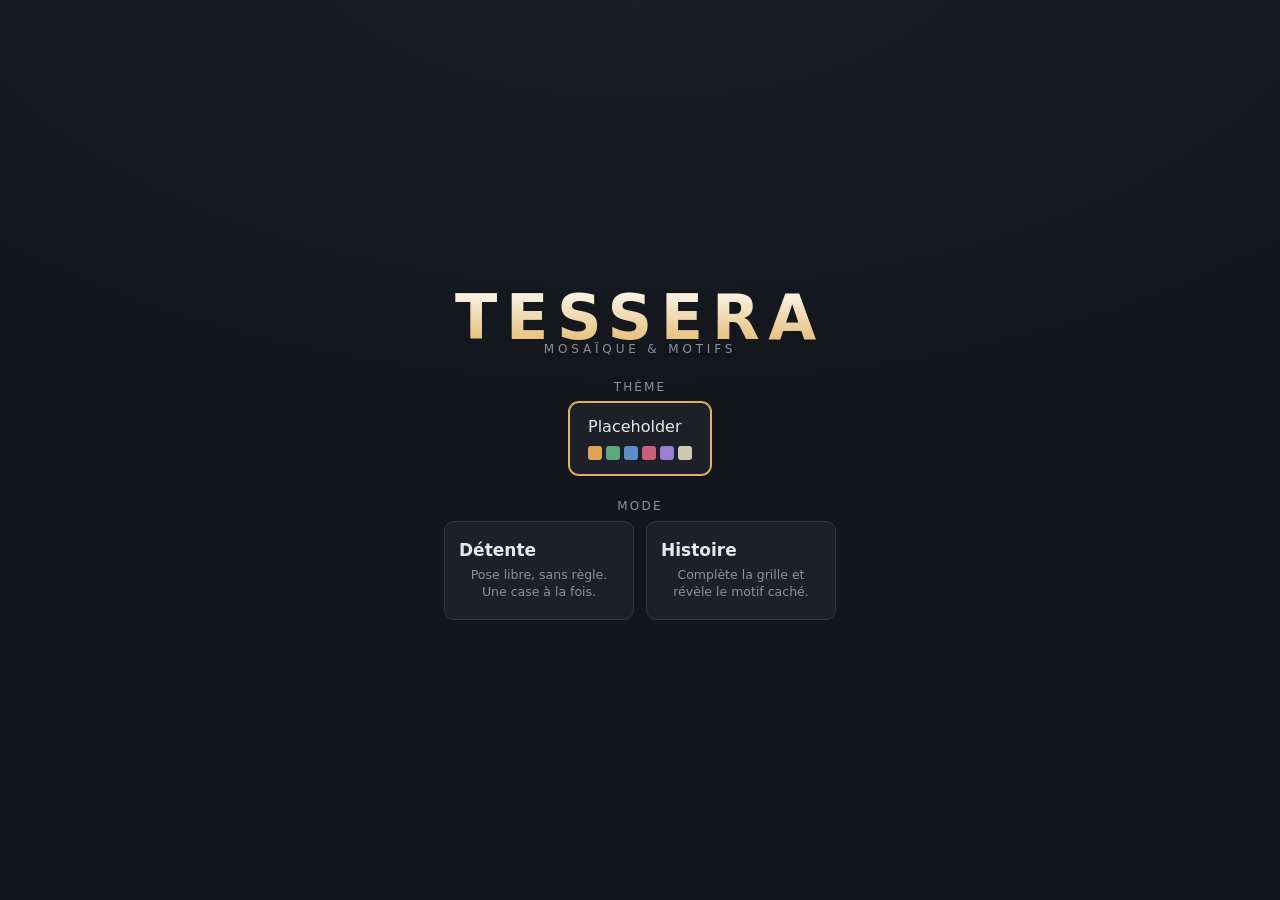
==== index.html @ 10e449e2 "Create index.html" ====
<!DOCTYPE html>
<html lang="fr">
<head>
<meta charset="utf-8">
<meta name="viewport" content="width=device-width, initial-scale=1, maximum-scale=1, user-scalable=no, viewport-fit=cover">
<title>Tessera</title>
<style>
  :root{
    --ink:#14161c; --surface:#1d2029; --surface-2:#252934;
    --line:#333845; --line-soft:#2a2f3a;
    --txt:#e6e8ee; --muted:#8b90a0;
    --eclat:#e0b35e; --marteau:#7fa8c9; --essence:#a98fd6;
    --ok:#5fa97f; --bad:#c8607a;
    --radius:10px; --shadow:0 6px 22px rgba(0,0,0,.45);
  }
  *{box-sizing:border-box}
  html,body{margin:0;height:100%}
  body{
    background:radial-gradient(120% 90% at 50% -10%,#1b1f29 0%,var(--ink) 60%);
    color:var(--txt); font-family:"Inter",system-ui,-apple-system,"Segoe UI",sans-serif;
    -webkit-tap-highlight-color:transparent; overscroll-behavior:none;
    display:flex; justify-content:center;
  }
  .app{width:100%;max-width:460px;height:100dvh;display:flex;flex-direction:column;
    padding:8px;gap:7px;overflow:hidden}
  .mono{font-variant-numeric:tabular-nums}
  h1,h2{margin:0;font-weight:650;letter-spacing:.02em}
  button{font:inherit;color:inherit;border:0;background:none;cursor:pointer}
  .hidden{display:none!important}

  /* Accueil */
  #home{flex:1;display:flex;flex-direction:column;justify-content:center;gap:24px;text-align:center}
  .brand{font-size:clamp(40px,14vw,62px);font-weight:750;letter-spacing:.14em;
    background:linear-gradient(180deg,#fff,var(--eclat));-webkit-background-clip:text;background-clip:text;color:transparent}
  .brand-sub{color:var(--muted);letter-spacing:.32em;font-size:12px;text-transform:uppercase;margin-top:-12px}
  .card-label{color:var(--muted);font-size:12px;letter-spacing:.18em;text-transform:uppercase;margin-bottom:8px}
  .themes{display:flex;gap:10px;justify-content:center;flex-wrap:wrap}
  .theme-card{background:var(--surface);border:1px solid var(--line);border-radius:var(--radius);
    padding:14px 18px;display:flex;flex-direction:column;gap:10px;min-width:140px}
  .theme-card[aria-pressed="true"]{border-color:var(--eclat);box-shadow:0 0 0 1px var(--eclat)}
  .swatches{display:flex;gap:4px;justify-content:center}
  .swatches i{width:14px;height:14px;border-radius:3px;display:block}
  .modes{display:flex;gap:12px;justify-content:center}
  .mode-btn{flex:1;max-width:190px;background:var(--surface);border:1px solid var(--line);border-radius:var(--radius);
    padding:18px 14px;display:flex;flex-direction:column;gap:6px;transition:.15s}
  .mode-btn:active{transform:scale(.98)}
  .mode-btn:hover{border-color:var(--marteau)}
  .mode-btn b{font-size:17px}
  .mode-btn span{color:var(--muted);font-size:12.5px;line-height:1.4}

  /* Jeu */
  #game{flex:1;display:flex;flex-direction:column;gap:7px;min-height:0}
  .topbar{display:flex;align-items:center;gap:10px;flex:0 0 auto}
  .back{padding:5px 9px;border:1px solid var(--line);border-radius:8px;color:var(--muted);font-size:13px}
  .topbar .title{font-weight:700;letter-spacing:.12em;font-size:15px}
  .topbar .mode-tag{margin-left:auto;color:var(--muted);font-size:11px;letter-spacing:.14em;text-transform:uppercase}

  .board-wrap{flex:1 1 auto;min-height:0;display:flex;align-items:center;justify-content:center}
  .grid{height:100%;max-width:100%;display:grid;gap:4px;background:var(--surface);padding:4px;
    border:1px solid var(--line);border-radius:var(--radius);box-shadow:var(--shadow);touch-action:none}
  .cell{position:relative;border-radius:6px;background:var(--line-soft);
    display:flex;align-items:center;justify-content:center;color:rgba(255,255,255,.5);
    user-select:none;transition:transform .08s, box-shadow .12s}
  .cell.filled{box-shadow:inset 0 0 0 1px rgba(255,255,255,.08)}
  .cell .label{pointer-events:none;font-weight:600;mix-blend-mode:overlay;font-size:clamp(9px,2.4vw,13px)}
  .cell.ghost{outline:2px dashed var(--eclat);outline-offset:-3px;background:rgba(224,179,94,.12)}
  .cell.ghost-bad{outline:2px dashed var(--bad);outline-offset:-3px}
  .cell.smash.filled:active{box-shadow:inset 0 0 0 2px var(--marteau)}
  .cell.pop{animation:pop .26s ease}
  @keyframes pop{0%{transform:scale(.7);filter:brightness(1.6)}60%{transform:scale(1.06)}100%{transform:scale(1)}}
  .cell.hintglow{outline:2px solid var(--essence);outline-offset:-3px;animation:hintp 1.1s ease-in-out infinite}
  @keyframes hintp{50%{outline-color:rgba(169,143,214,.35)}}

  /* Ressources */
  .resbar{flex:0 0 auto;background:var(--surface);border:1px solid var(--line);border-radius:var(--radius);
    padding:7px 9px;display:flex;gap:10px;align-items:center;justify-content:space-between}
  .res{display:flex;align-items:center;gap:5px;min-width:0}
  .res .ico{font-size:13px}
  .res .cubes{display:flex;gap:2px;flex-wrap:nowrap;overflow:hidden;max-width:120px}
  .res .cube{width:9px;height:9px;border-radius:2px;background:var(--line-soft);border:1px solid var(--line);flex:0 0 auto}
  .res .cube.on{background:var(--eclat);border-color:var(--eclat)}
  .res.mk .cube.on{background:var(--marteau);border-color:var(--marteau)}
  .res.es .cube.on{background:var(--essence);border-color:var(--essence)}
  .res .val{font-weight:700;font-size:13px;min-width:14px;text-align:right}

  /* Atelier */
  .atelier{flex:0 0 auto;background:var(--surface);border:1px solid var(--line);border-radius:var(--radius);padding:8px}
  .atelier .head{display:flex;align-items:center;justify-content:space-between;margin-bottom:7px}
  .atelier .head .t{color:var(--muted);font-size:10.5px;letter-spacing:.12em;text-transform:uppercase}
  .slots{display:flex;gap:8px;justify-content:center}
  .slot{flex:1;background:var(--surface-2);border:1px solid var(--line);border-radius:8px;
    height:60px;display:flex;align-items:center;justify-content:center;padding:5px;
    touch-action:none;transition:border-color .12s, box-shadow .12s}
  .slot[aria-pressed="true"]{border-color:var(--eclat);box-shadow:0 0 0 1px var(--eclat)}
  .slot.dragging{opacity:.45}
  .slot .mini{display:grid;gap:2px;pointer-events:none}
  .slot .mini i{width:11px;height:11px;border-radius:2px;display:block}
  .actions{display:flex;gap:5px;margin-top:8px}
  .act{flex:1;min-width:0;background:var(--surface-2);border:1px solid var(--line);border-radius:8px;
    padding:6px 3px;display:flex;flex-direction:column;gap:2px;align-items:center;transition:.12s}
  .act:enabled:active{transform:scale(.96)}
  .act:disabled{opacity:.36}
  .act b{font-size:12px;white-space:nowrap}
  .act .cost{color:var(--muted);font-size:9.5px;letter-spacing:.02em;white-space:nowrap}
  .act.smashon{border-color:var(--marteau);box-shadow:0 0 0 1px var(--marteau)}

  .palette{display:flex;gap:8px;justify-content:center;flex-wrap:wrap}
  .pal{width:34px;height:34px;border-radius:7px;border:2px solid transparent;transition:.12s}
  .pal[aria-pressed="true"]{border-color:#fff;transform:scale(1.08)}

  .status{flex:0 0 auto;min-height:16px;text-align:center;color:var(--muted);font-size:12.5px;line-height:1.3}

  /* Aperçu de glisser */
  #drag-preview{position:fixed;left:0;top:0;z-index:60;pointer-events:none;display:grid;
    filter:drop-shadow(0 8px 14px rgba(0,0,0,.55));opacity:.92}
  #drag-preview i{border-radius:5px;display:block}

  /* Voiles */
  .veil{position:fixed;inset:0;background:rgba(10,11,15,.78);backdrop-filter:blur(4px);
    display:flex;align-items:center;justify-content:center;padding:18px;z-index:30}
  .panel{background:var(--surface);border:1px solid var(--line);border-radius:14px;padding:20px;
    max-width:400px;width:100%;box-shadow:var(--shadow);text-align:center}
  .panel h2{font-size:19px;margin-bottom:6px}
  .panel .art{height:120px;border-radius:10px;margin:13px 0;
    background:repeating-linear-gradient(45deg,#222631 0 10px,#272c38 10px 20px);
    display:flex;align-items:center;justify-content:center;color:var(--muted);font-size:12px;letter-spacing:.1em}
  .panel p{color:var(--muted);line-height:1.5;font-size:14px}
  .panel .row{display:flex;gap:10px;margin-top:16px}
  .btn{flex:1;padding:11px;border-radius:9px;background:var(--surface-2);border:1px solid var(--line);font-weight:600}
  .btn.primary{background:var(--eclat);color:#1a160a;border-color:var(--eclat)}
  .btn:disabled{opacity:.4}

  /* Éditeur de tesselle */
  .editor{display:grid;gap:4px;justify-content:center;margin:12px 0 6px}
  .ecell{width:32px;height:32px;border-radius:5px;background:var(--surface-2);border:1px solid var(--line);transition:.1s}
  .ecell.void{opacity:.1;pointer-events:none}
  .ecell.lock{box-shadow:inset 0 0 0 1px rgba(255,255,255,.12)}
  .picker-hint{color:var(--muted);font-size:12px;margin-bottom:6px}
  .picker{display:flex;gap:8px;justify-content:center;flex-wrap:wrap;margin:4px 0 2px}
  .pk{position:relative;width:30px;height:30px;border-radius:7px;border:2px solid transparent}
  .pk[aria-pressed="true"]{border-color:#fff}
  .pk:disabled{opacity:.25;cursor:not-allowed}
  .pk b{position:absolute;right:-4px;bottom:-6px;font-size:9px;font-weight:700;
    background:#0009;color:#fff;border-radius:7px;padding:0 4px;min-width:13px;line-height:14px}
  .edit-cost{color:var(--muted);font-size:12px;margin-top:8px}
</style>
</head>
<body>
<div class="app">

  <!-- ACCUEIL -->
  <section id="home">
    <div>
      <div class="brand">TESSERA</div>
      <div class="brand-sub">mosaïque &amp; motifs</div>
    </div>
    <div>
      <div class="card-label">Thème</div>
      <div class="themes" id="themes"></div>
    </div>
    <div>
      <div class="card-label">Mode</div>
      <div class="modes">
        <button class="mode-btn" data-mode="detente"><b>Détente</b><span>Pose libre, sans règle. Une case à la fois.</span></button>
        <button class="mode-btn" data-mode="histoire"><b>Histoire</b><span>Complète la grille et révèle le motif caché.</span></button>
      </div>
    </div>
  </section>

  <!-- JEU -->
  <section id="game" class="hidden">
    <div class="topbar">
      <button class="back" id="backBtn">‹ Accueil</button>
      <span class="title">TESSERA</span>
      <span class="mode-tag" id="modeTag"></span>
    </div>

    <div class="board-wrap"><div class="grid" id="grid"></div></div>

    <div class="resbar" id="resbar">
      <div class="res"><span class="ico">✦</span><span class="cubes" id="cubesE"></span><span class="val mono" id="valE">0</span></div>
      <div class="res mk"><span class="ico">🔨</span><span class="cubes" id="cubesC"></span><span class="val mono" id="valC">0</span></div>
      <div class="res es"><span class="ico">❖</span><span class="cubes" id="cubesS"></span><span class="val mono" id="valS">0</span></div>
    </div>

    <div class="atelier" id="atelier">
      <div class="head"><span class="t">Atelier</span><span class="t">glisse pour poser · touche pour pivoter</span></div>
      <div class="slots" id="slots"></div>
      <div class="actions" id="actions">
        <button class="act" id="smashBtn"><b>🔨</b><span class="cost">1🔨→✦</span></button>
        <button class="act" id="convBtn"><b>❖</b><span class="cost">2✦→❖</span></button>
        <button class="act" id="rerollBtn"><b>↻</b><span class="cost">1🔨</span></button>
        <button class="act" id="modBtn"><b>✎</b><span class="cost">recolore</span></button>
        <button class="act" id="createBtn"><b>＋</b><span class="cost">1❖+✦</span></button>
      </div>
    </div>

    <div class="atelier hidden" id="paletteWrap">
      <div class="head"><span class="t">Couleur</span><span class="t">pose libre</span></div>
      <div class="palette" id="palette"></div>
    </div>

    <div class="status" id="status"></div>
  </section>
</div>

<!-- Voile Histoire -->
<div class="veil hidden" id="storyVeil">
  <div class="panel">
    <h2 id="storyTitle"></h2>
    <div class="art" id="storyArt">[ illustration à venir ]</div>
    <p id="storyText"></p>
    <div class="row"><button class="btn primary" id="storyNext">Continuer</button></div>
  </div>
</div>

<!-- Voile Éditeur -->
<div class="veil hidden" id="editVeil">
  <div class="panel">
    <h2 id="editTitle">Modifier la tesselle</h2>
    <div class="picker-hint" id="pkHint"></div>
    <div class="editor" id="editor"></div>
    <div class="picker" id="picker"></div>
    <div class="edit-cost" id="editCost"></div>
    <div class="row">
      <button class="btn" id="editCancel">Annuler</button>
      <button class="btn primary" id="editOk">Valider</button>
    </div>
  </div>
</div>

<script>
"use strict";
/* =====================================================================
   TESSERA — POC pilotée par THEME.
   motifs = teintes. tesselles = pièces posées. éclats = peinture colorée
   (1 éclat de la couleur de la case détruite). essence = créer une tesselle.
   ===================================================================== */
const THEME = {
  id:"poc", name:"Placeholder",
  grid:{ cols:5, rows:7 },

  motifs:[
    { id:0, name:"Ambre",  color:"#e0a458" },
    { id:1, name:"Jade",   color:"#5fa97f" },
    { id:2, name:"Azur",   color:"#5b8fc9" },
    { id:3, name:"Grenat", color:"#c8607a" },
    { id:4, name:"Iris",   color:"#9b7fd0" },
    { id:5, name:"Lin",    color:"#cfc9b4" },
  ],

  shapes:[
    { id:"mono",   cells:[[0,0]] },
    { id:"domino", cells:[[0,0],[0,1]] },
    { id:"triI",   cells:[[0,0],[0,1],[0,2]] },
    { id:"triL",   cells:[[0,0],[1,0],[1,1]] },
    { id:"square", cells:[[0,0],[0,1],[1,0],[1,1]] },
    { id:"tT",     cells:[[0,0],[0,1],[0,2],[1,1]] },
    { id:"tL",     cells:[[0,0],[1,0],[2,0],[2,1]] },
    { id:"tS",     cells:[[0,1],[0,2],[1,0],[1,1]] },
  ],

  rules:{
    costs:{ reroll:{ charges:1 }, create:{ essence:1 } },   // modifier : coût = éclats peints
    essenceFromEclats:2, slots:3, cubesShown:8,
  },

  story:[
    { pattern:{type:"rowMono"},
      unlock:{ title:"I · La première ligne",
        text:"Une rangée d'une seule teinte traverse la mosaïque. Le mur se souvient de la lumière qui le frappait au matin." } },
    { pattern:{type:"block2"},
      unlock:{ title:"II · Le carré",
        text:"Quatre tesselles identiques se rejoignent. Un fragment d'image affleure : une fenêtre, peut-être." } },
    { pattern:{type:"colMono"},
      unlock:{ title:"III · La colonne",
        text:"Une colonne entière s'accorde. La paroi descend vers une porte que personne n'avait remarquée." } },
    { pattern:{type:"diag3"},
      unlock:{ title:"IV · L'oblique",
        text:"Trois éclats d'une même couleur tracent une diagonale. La mosaïque pointe vers la suite." } },
  ],
};

const MOTIF = id => THEME.motifs[id];
const COLS = THEME.grid.cols, ROWS = THEME.grid.rows, NM = THEME.motifs.length;
const rnd = n => Math.floor(Math.random()*n);
const rndMotif = () => rnd(NM);

/* ---------- patterns ---------- */
const PATTERNS = {
  rowMono(g){ for(let r=0;r<ROWS;r++){ const m=g[r][0]; if(m==null) continue;
    if(g[r].every(c=>c===m)) return g[r].map((_,c)=>[r,c]); } return null; },
  colMono(g){ for(let c=0;c<COLS;c++){ const m=g[0][c]; if(m==null) continue;
    let ok=true; for(let r=0;r<ROWS;r++) if(g[r][c]!==m){ok=false;break;}
    if(ok){ const a=[]; for(let r=0;r<ROWS;r++) a.push([r,c]); return a; } } return null; },
  block2(g){ for(let r=0;r<ROWS-1;r++) for(let c=0;c<COLS-1;c++){ const m=g[r][c];
    if(m!=null && g[r][c+1]===m && g[r+1][c]===m && g[r+1][c+1]===m)
      return [[r,c],[r,c+1],[r+1,c],[r+1,c+1]]; } return null; },
  diag3(g){
    for(let r=0;r<ROWS-2;r++) for(let c=0;c<COLS-2;c++){ const m=g[r][c];
      if(m!=null && g[r+1][c+1]===m && g[r+2][c+2]===m) return [[r,c],[r+1,c+1],[r+2,c+2]]; }
    for(let r=0;r<ROWS-2;r++) for(let c=2;c<COLS;c++){ const m=g[r][c];
      if(m!=null && g[r+1][c-1]===m && g[r+2][c-2]===m) return [[r,c],[r+1,c-1],[r+2,c-2]]; }
    return null; },
};
const HINTS = {
  rowMono:["Cherche un alignement…","…une rangée entière.","…d'une seule et même teinte."],
  colMono:["Cherche un alignement…","…une colonne entière.","…d'une seule et même teinte."],
  block2: ["Cherche un regroupement…","…un bloc compact.","…un carré de 2×2 identique."],
  diag3:  ["Cherche une oblique…","…une diagonale.","…trois tesselles identiques en diagonale."],
};

/* ---------- état ---------- */
const S = {
  mode:null, grid:[], rowDone:[], colDone:[],
  eclats:[],            // éclats[m] = nombre d'éclats de la couleur m
  charges:0, essence:0,
  atelier:[], activeSlot:null,
  smash:false, palMotif:0,
  storyIdx:0, hintLevel:0,
  ghostCell:null,
};
let editorState=null;
let drag=null;

const $ = id => document.getElementById(id);
const gridEl=$("grid"), statusEl=$("status");
const totalEclats = () => S.eclats.reduce((a,b)=>a+b,0);

/* ---------- accueil ---------- */
function buildHome(){
  const tc=$("themes"); tc.innerHTML="";
  const card=document.createElement("button");
  card.className="theme-card"; card.setAttribute("aria-pressed","true");
  card.innerHTML=`<div>${THEME.name}</div><div class="swatches">${
    THEME.motifs.map(m=>`<i style="background:${m.color}"></i>`).join("")}</div>`;
  tc.appendChild(card);
}
document.querySelectorAll(".mode-btn").forEach(b=>b.addEventListener("click",()=>startGame(b.dataset.mode)));
$("backBtn").addEventListener("click",()=>{ $("game").classList.add("hidden"); $("home").classList.remove("hidden"); });

/* ---------- démarrage ---------- */
function startGame(mode){
  S.mode=mode;
  S.grid=Array.from({length:ROWS},()=>Array(COLS).fill(null));
  S.rowDone=Array(ROWS).fill(false); S.colDone=Array(COLS).fill(false);
  S.eclats=Array(NM).fill(0); S.charges=0; S.essence=0;
  S.activeSlot=null; S.smash=false; S.ghostCell=null;
  S.storyIdx=0; S.hintLevel=0;
  if(mode==="histoire") S.atelier=Array.from({length:THEME.rules.slots},()=>newPiece());

  $("home").classList.add("hidden"); $("game").classList.remove("hidden");
  $("modeTag").textContent = mode==="detente" ? "Détente" : "Histoire";
  $("atelier").classList.toggle("hidden", mode!=="histoire");
  $("resbar").classList.toggle("hidden", mode!=="histoire");
  $("paletteWrap").classList.toggle("hidden", mode!=="detente");

  buildGrid();
  if(mode==="detente"){ buildPalette(); setStatus("Choisis une couleur, puis touche une case."); }
  else { renderAtelier(); renderRes(); setStatus("Glisse une tesselle sur la grille."); }
}

/* ---------- grille ---------- */
function buildGrid(){
  gridEl.style.gridTemplateColumns=`repeat(${COLS},1fr)`;
  gridEl.style.gridTemplateRows=`repeat(${ROWS},1fr)`;
  gridEl.style.aspectRatio=`${COLS} / ${ROWS}`;
  gridEl.innerHTML="";
  for(let r=0;r<ROWS;r++) for(let c=0;c<COLS;c++){
    const d=document.createElement("div");
    d.className="cell"; d.dataset.r=r; d.dataset.c=c;
    d.addEventListener("click",()=>onCell(r,c));
    gridEl.appendChild(d);
  }
  paintGrid();
}
function cellEl(r,c){ return gridEl.children[r*COLS+c]; }
function paintCell(r,c){
  const el=cellEl(r,c), m=S.grid[r][c];
  el.classList.toggle("filled", m!=null);
  el.classList.toggle("smash", S.smash);
  if(m!=null){ el.style.background=MOTIF(m).color; el.innerHTML=`<span class="label">${MOTIF(m).name[0]}</span>`; }
  else { el.style.background=""; el.innerHTML=""; }
}
function paintGrid(){ for(let r=0;r<ROWS;r++) for(let c=0;c<COLS;c++) paintCell(r,c); }

function clearGhost(){ document.querySelectorAll(".cell.ghost,.cell.ghost-bad").forEach(e=>e.classList.remove("ghost","ghost-bad")); }
function paintGhost(){
  clearGhost();
  if(!drag || !drag.started || !S.ghostCell) return;
  const cells=oriented(drag.piece,drag.piece.rot).cells.map(([dr,dc])=>[S.ghostCell.r+dr,S.ghostCell.c+dc]);
  const ok=fits(cells);
  cells.forEach(([r,c])=>{ if(r>=0&&r<ROWS&&c>=0&&c<COLS) cellEl(r,c).classList.add(ok?"ghost":"ghost-bad"); });
}

/* ---------- pièces ---------- */
function newPiece(){
  const base=THEME.shapes[rnd(THEME.shapes.length)];
  return { cells:base.cells.map(c=>c.slice()), motifs:base.cells.map(()=>rndMotif()), rot:0 };
}
function oriented(piece,rot){
  let cells=piece.cells.map(c=>c.slice());
  for(let i=0;i<(rot%4+4)%4;i++) cells=cells.map(([r,c])=>[c,-r]);
  const minR=Math.min(...cells.map(c=>c[0])), minC=Math.min(...cells.map(c=>c[1]));
  cells=cells.map(([r,c])=>[r-minR,c-minC]);
  return { cells, motifs:piece.motifs.slice() };
}
function fits(cells){ return cells.every(([r,c])=> r>=0&&r<ROWS&&c>=0&&c<COLS && S.grid[r][c]==null); }

/* ---------- grille : détente + marteau ---------- */
function onCell(r,c){
  if(S.mode==="detente"){ S.grid[r][c]=S.palMotif; paintCell(r,c); pop(r,c); return; }
  if(S.smash){ smashAt(r,c); return; }
}
function pop(r,c){ const el=cellEl(r,c); el.classList.remove("pop"); void el.offsetWidth; el.classList.add("pop"); }

/* ---------- charges ---------- */
function awardCharges(){
  let got=0;
  for(let r=0;r<ROWS;r++) if(!S.rowDone[r] && S.grid[r].every(c=>c!=null)){ S.rowDone[r]=true; got++; }
  for(let c=0;c<COLS;c++){ if(S.colDone[c]) continue;
    let full=true; for(let r=0;r<ROWS;r++) if(S.grid[r][c]==null){full=false;break;}
    if(full){ S.colDone[c]=true; got++; } }
  if(got>0){ S.charges+=got; setStatus(`+${got} charge${got>1?"s":""} de marteau 🔨`); }
}

/* ---------- marteau : éclat de la couleur détruite ---------- */
function toggleSmash(){
  if(S.charges<1 && !S.smash){ setStatus("Pas de charge de marteau."); return; }
  S.smash=!S.smash; $("smashBtn").classList.toggle("smashon",S.smash);
  paintGrid(); setStatus(S.smash ? "Touche une case à détruire 🔨" : "");
}
function smashAt(r,c){
  const m=S.grid[r][c];
  if(m==null) return;
  if(S.charges<1){ setStatus("Pas de charge."); return; }
  S.charges--; S.eclats[m]++; S.grid[r][c]=null; paintCell(r,c); pop(r,c);
  S.smash=false; $("smashBtn").classList.remove("smashon"); paintGrid();
  renderRes(); setStatus(`Case brisée · +1 éclat ${MOTIF(m).name} ✦`);
}

/* =====================================================================
   ATELIER + GLISSER-DÉPOSER
   ===================================================================== */
function renderAtelier(){
  const sl=$("slots"); sl.innerHTML="";
  S.atelier.forEach((p,i)=>{
    const b=document.createElement("button");
    b.className="slot"; b.setAttribute("aria-pressed", String(S.activeSlot===i));
    b.appendChild(miniOf(p,11));
    b.addEventListener("pointerdown",e=>startDrag(e,i,b));
    sl.appendChild(b);
  });
  updateActions();
}
function miniOf(p,px){
  const o=oriented(p,p.rot);
  const maxC=Math.max(...o.cells.map(c=>c[1]))+1, maxR=Math.max(...o.cells.map(c=>c[0]))+1;
  const g=document.createElement("div"); g.className="mini";
  g.style.gridTemplateColumns=`repeat(${maxC},${px}px)`;
  const map={}; o.cells.forEach(([r,c],k)=>map[r+"_"+c]=o.motifs[k]);
  for(let r=0;r<maxR;r++) for(let c=0;c<maxC;c++){
    const i2=document.createElement("i"); const m=map[r+"_"+c];
    i2.style.background = m==null ? "transparent" : MOTIF(m).color; g.appendChild(i2);
  }
  return g;
}
function startDrag(e,i,el){
  if(!S.atelier[i]) return;
  if(S.smash) toggleSmash();
  S.activeSlot=i; updateActions();
  document.querySelectorAll(".slot").forEach((s,k)=>s.setAttribute("aria-pressed",String(k===i)));
  drag={ slot:i, piece:S.atelier[i], started:false, sx:e.clientX, sy:e.clientY, pid:e.pointerId, el };
  try{ el.setPointerCapture(e.pointerId); }catch(_){}
  el.addEventListener("pointermove",onDragMove);
  el.addEventListener("pointerup",onDragEnd);
  el.addEventListener("pointercancel",onDragEnd);
}
function onDragMove(e){
  if(!drag) return;
  const dx=e.clientX-drag.sx, dy=e.clientY-drag.sy;
  if(!drag.started){ if(Math.hypot(dx,dy)<8) return; drag.started=true; drag.el.classList.add("dragging"); buildPreview(); }
  e.preventDefault();
  movePreview(e.clientX,e.clientY);
  const cell=cellUnder(e.clientX,e.clientY);
  S.ghostCell = cell ? {r:cell.r,c:cell.c} : null;
  paintGhost();
}
function onDragEnd(){
  if(!drag) return;
  const el=drag.el;
  el.removeEventListener("pointermove",onDragMove);
  el.removeEventListener("pointerup",onDragEnd);
  el.removeEventListener("pointercancel",onDragEnd);
  try{ el.releasePointerCapture(drag.pid); }catch(_){}
  el.classList.remove("dragging");
  if(drag.started){
    if(S.ghostCell) dropTesselle(drag.slot, S.ghostCell.r, S.ghostCell.c);
    else setStatus("Lâchée hors de la grille.");
    removePreview(); S.ghostCell=null; clearGhost();
  } else { const p=S.atelier[drag.slot]; if(p){ p.rot=(p.rot+1)%4; renderAtelier(); } }
  drag=null;
}
function cellUnder(x,y){
  const t=document.elementFromPoint(x,y);
  if(t && t.classList.contains("cell")) return { r:+t.dataset.r, c:+t.dataset.c };
  return null;
}
function dropTesselle(slot,r,c){
  const piece=S.atelier[slot];
  const o=oriented(piece,piece.rot);
  const target=o.cells.map(([dr,dc])=>[r+dr,c+dc]);
  if(!fits(target)){ setStatus("La tesselle ne rentre pas ici."); return; }
  target.forEach(([rr,cc],k)=>{ S.grid[rr][cc]=o.motifs[k]; paintCell(rr,cc); pop(rr,cc); });
  S.atelier[slot]=newPiece();
  renderAtelier(); awardCharges(); renderRes(); checkGrid();
}
function buildPreview(){
  removePreview();
  const px=Math.max(18,Math.round(cellEl(0,0).getBoundingClientRect().width));
  const o=oriented(drag.piece,drag.piece.rot);
  const maxC=Math.max(...o.cells.map(c=>c[1]))+1, maxR=Math.max(...o.cells.map(c=>c[0]))+1;
  const wrap=document.createElement("div"); wrap.id="drag-preview";
  wrap.style.gridTemplateColumns=`repeat(${maxC},${px}px)`;
  wrap.style.gridTemplateRows=`repeat(${maxR},${px}px)`; wrap.style.gap="4px";
  const map={}; o.cells.forEach(([r,c],k)=>map[r+"_"+c]=o.motifs[k]);
  for(let r=0;r<maxR;r++) for(let c=0;c<maxC;c++){
    const i=document.createElement("i");
    if(map[r+"_"+c]==null){ i.style.background="transparent"; }
    else { i.style.background=MOTIF(map[r+"_"+c]).color; i.style.width=px+"px"; i.style.height=px+"px"; }
    wrap.appendChild(i);
  }
  drag.px=px; document.body.appendChild(wrap);
}
function movePreview(x,y){ const w=$("drag-preview"); if(!w) return; const h=(drag.px||24)/2; w.style.transform=`translate(${x-h}px, ${y-h}px)`; }
function removePreview(){ const w=$("drag-preview"); if(w) w.remove(); }

/* ---------- actions atelier ---------- */
function spendTwoEclats(){
  for(let i=0;i<2;i++){ let best=-1;
    S.eclats.forEach((n,m)=>{ if(n>0 && (best<0||n>S.eclats[best])) best=m; });
    if(best>=0) S.eclats[best]--;
  }
}
function updateActions(){
  $("smashBtn").disabled  = S.charges<1;
  $("convBtn").disabled   = totalEclats() < THEME.rules.essenceFromEclats;
  $("rerollBtn").disabled = !(S.activeSlot!=null && S.charges>=THEME.rules.costs.reroll.charges);
  $("modBtn").disabled    = !(S.activeSlot!=null && totalEclats()>0);
  $("createBtn").disabled = !(S.essence>=THEME.rules.costs.create.essence && totalEclats()>0);
}
$("smashBtn").addEventListener("click",toggleSmash);
$("convBtn").addEventListener("click",()=>{
  if(totalEclats()<THEME.rules.essenceFromEclats) return;
  spendTwoEclats(); S.essence++;
  renderRes(); setStatus("+1 essence ❖");
});
$("rerollBtn").addEventListener("click",()=>{
  if(S.activeSlot==null || S.charges<THEME.rules.costs.reroll.charges) return;
  S.charges-=THEME.rules.costs.reroll.charges; S.atelier[S.activeSlot]=newPiece();
  renderAtelier(); renderRes(); setStatus("Tesselle refaite ↻");
});
$("modBtn").addEventListener("click",()=>{
  if(S.activeSlot==null || totalEclats()<=0) return;
  openEditor("modify", S.atelier[S.activeSlot]);
});
$("createBtn").addEventListener("click",()=>{
  if(S.essence<THEME.rules.costs.create.essence || totalEclats()<=0) return;
  openEditor("create", null);
});

/* =====================================================================
   ÉDITEUR DE TESSELLE
   - les éclats sont la peinture : chaque case colorée = 1 éclat de sa couleur.
   - modify : forme verrouillée (la tesselle active), tu recolores ses cases.
   - create : 1 essence + tu dessines forme & couleurs librement.
   ===================================================================== */
const ED=4;
function openEditor(kind,piece){
  const locked = kind==="modify";
  const shapeMask=Array.from({length:ED},()=>Array(ED).fill(!locked)); // create: toutes utilisables
  const cells=Array.from({length:ED},()=>Array(ED).fill(null));
  if(locked && piece){
    shapeMask.forEach(row=>row.fill(false));
    oriented(piece,piece.rot).cells.forEach(([r,c])=>{ if(r<ED&&c<ED) shapeMask[r][c]=true; });
  }
  editorState={ kind, locked, shapeMask, cells, color:firstAvailColor() };
  $("editTitle").textContent = locked ? "Recolorer la tesselle" : "Créer une tesselle";
  $("pkHint").textContent = locked
    ? "Peins chaque case avec tes éclats (1 case = 1 éclat de cette couleur)."
    : "1 essence ❖ + 1 éclat par case. Touche pour peindre / effacer.";
  renderEditor();
  $("editVeil").classList.remove("hidden");
}
function firstAvailColor(){ for(let m=0;m<NM;m++) if(S.eclats[m]>0) return m; return 0; }
function usedInEditor(m){
  let n=0; editorState.cells.forEach(row=>row.forEach(v=>{ if(v===m) n++; })); return n;
}
function availOf(m){ return S.eclats[m]-usedInEditor(m); }
function renderEditor(){
  const ed=$("editor"); ed.style.gridTemplateColumns=`repeat(${ED},32px)`; ed.innerHTML="";
  for(let r=0;r<ED;r++) for(let c=0;c<ED;c++){
    const b=document.createElement("button"); b.className="ecell";
    const usable=editorState.shapeMask[r][c];
    if(!usable){ b.classList.add("void"); }
    else{
      if(editorState.locked) b.classList.add("lock");
      const v=editorState.cells[r][c];
      if(v!=null) b.style.background=MOTIF(v).color;
      b.addEventListener("click",()=>paintEditorCell(r,c));
    }
    ed.appendChild(b);
  }
  // palette avec compteur d'éclats restants
  const pk=$("picker"); pk.innerHTML="";
  THEME.motifs.forEach(m=>{
    const b=document.createElement("button"); b.className="pk"; b.style.background=m.color;
    b.setAttribute("aria-pressed",String(m.id===editorState.color));
    b.disabled = S.eclats[m.id]===0;
    b.innerHTML=`<b>${availOf(m.id)}</b>`;
    b.addEventListener("click",()=>{ if(b.disabled) return; editorState.color=m.id; renderEditor(); });
    pk.appendChild(b);
  });
  // coût & validité
  const need=editorCost();
  const filled=need.total, all=lockedAllFilled();
  let label, okBtn;
  if(editorState.locked){
    okBtn = all && affordable(need.per);
    label = `Coût : ${filled} éclat${filled>1?"s":""}` + (all?"":" · colore toutes les cases");
  } else {
    okBtn = filled>0 && S.essence>=THEME.rules.costs.create.essence && affordable(need.per);
    label = `Coût : 1 essence ❖ + ${filled} éclat${filled>1?"s":""}`;
  }
  $("editCost").textContent=label;
  $("editOk").disabled=!okBtn;
}
function paintEditorCell(r,c){
  if(!editorState.shapeMask[r][c]) return;
  const sel=editorState.color, cur=editorState.cells[r][c];
  if(!editorState.locked && cur===sel){ editorState.cells[r][c]=null; renderEditor(); return; } // effacer (create)
  // poser/recolorer : besoin d'un éclat dispo de sel (hors contribution actuelle de cette case)
  const free = S.eclats[sel] - (usedInEditor(sel) - (cur===sel?1:0));
  if(free<=0){ setStatus(`Plus d'éclat ${MOTIF(sel).name}.`); return; }
  editorState.cells[r][c]=sel; renderEditor();
}
function editorCost(){
  const per=Array(NM).fill(0); let total=0;
  editorState.cells.forEach(row=>row.forEach(v=>{ if(v!=null){ per[v]++; total++; } }));
  return { per, total };
}
function affordable(per){ return per.every((n,m)=>n<=S.eclats[m]); }
function lockedAllFilled(){
  if(!editorState.locked) return true;
  for(let r=0;r<ED;r++) for(let c=0;c<ED;c++) if(editorState.shapeMask[r][c] && editorState.cells[r][c]==null) return false;
  return true;
}
$("editCancel").addEventListener("click",()=>$("editVeil").classList.add("hidden"));
$("editOk").addEventListener("click",()=>{
  const filled=[];
  for(let r=0;r<ED;r++) for(let c=0;c<ED;c++) if(editorState.cells[r][c]!=null) filled.push([r,c,editorState.cells[r][c]]);
  if(filled.length===0){ setStatus("La tesselle est vide."); return; }
  const need=editorCost();
  if(!affordable(need.per)){ setStatus("Pas assez d'éclats."); return; }
  if(editorState.locked && !lockedAllFilled()){ setStatus("Colore toutes les cases."); return; }
  if(!editorState.locked && S.essence<THEME.rules.costs.create.essence){ setStatus("Il faut 1 essence."); return; }

  // consommer
  need.per.forEach((n,m)=>{ S.eclats[m]-=n; });
  if(!editorState.locked) S.essence-=THEME.rules.costs.create.essence;

  // construire la tesselle (normalisée)
  const minR=Math.min(...filled.map(f=>f[0])), minC=Math.min(...filled.map(f=>f[1]));
  const piece={ cells:filled.map(f=>[f[0]-minR,f[1]-minC]), motifs:filled.map(f=>f[2]), rot:0 };
  const slot=(S.activeSlot!=null)?S.activeSlot:0;
  S.atelier[slot]=piece;

  $("editVeil").classList.add("hidden");
  renderAtelier(); renderRes(); setStatus(editorState.locked?"Tesselle recolorée ✎":"Tesselle créée ＋");
});

/* ---------- ressources ---------- */
function renderRes(){
  renderEclatCubes(); $("valE").textContent=totalEclats();
  cubes("cubesC",S.charges); $("valC").textContent=S.charges;
  cubes("cubesS",S.essence); $("valS").textContent=S.essence;
  updateActions();
}
function renderEclatCubes(){
  const box=$("cubesE"); box.innerHTML="";
  const list=[]; S.eclats.forEach((n,m)=>{ for(let k=0;k<n;k++) list.push(m); });
  const cap=THEME.rules.cubesShown;
  if(list.length===0){ for(let i=0;i<3;i++){ const d=document.createElement("div"); d.className="cube"; box.appendChild(d); } return; }
  list.slice(0,cap).forEach(m=>{ const d=document.createElement("div"); d.className="cube on";
    d.style.background=MOTIF(m).color; d.style.borderColor=MOTIF(m).color; box.appendChild(d); });
}
function cubes(id,n){
  const box=$(id), max=THEME.rules.cubesShown; box.innerHTML="";
  const shown=Math.min(n,max);
  for(let i=0;i<max;i++){ const d=document.createElement("div"); d.className="cube"+(i<shown?" on":""); box.appendChild(d); }
}

/* ---------- palette détente ---------- */
function buildPalette(){
  const p=$("palette"); p.innerHTML="";
  THEME.motifs.forEach(m=>{
    const b=document.createElement("button"); b.className="pal"; b.style.background=m.color;
    b.setAttribute("aria-pressed",String(m.id===S.palMotif));
    b.addEventListener("click",()=>{ S.palMotif=m.id;
      p.querySelectorAll(".pal").forEach((x,i)=>x.setAttribute("aria-pressed",String(i===m.id))); });
    p.appendChild(b);
  });
}

/* ---------- histoire ---------- */
function gridFull(){ return S.grid.every(row=>row.every(c=>c!=null)); }
function checkGrid(){
  if(S.mode!=="histoire" || !gridFull()) return;
  const entry=THEME.story[S.storyIdx];
  if(!entry){ setStatus("Fin du POC — plus de chapitre."); return; }
  const hit=PATTERNS[entry.pattern.type](S.grid);
  if(hit){ revealStory(entry,hit); }
  else {
    const max=HINTS[entry.pattern.type].length;
    S.hintLevel=Math.min(S.hintLevel+1,max);
    setStatus("Grille pleine, motif absent. Indice : "+(HINTS[entry.pattern.type][S.hintLevel-1]||""));
  }
}
function revealStory(entry,cells){
  cells.forEach(([r,c])=>cellEl(r,c).classList.add("hintglow"));
  setTimeout(()=>{
    $("storyTitle").textContent=entry.unlock.title;
    $("storyText").textContent=entry.unlock.text;
    $("storyVeil").classList.remove("hidden");
  },520);
}
$("storyNext").addEventListener("click",()=>{
  $("storyVeil").classList.add("hidden");
  S.storyIdx++; S.hintLevel=0;
  S.grid=Array.from({length:ROWS},()=>Array(COLS).fill(null));
  S.rowDone=Array(ROWS).fill(false); S.colDone=Array(COLS).fill(false);
  S.atelier=Array.from({length:THEME.rules.slots},()=>newPiece());
  S.activeSlot=null;
  paintGrid(); renderAtelier(); renderRes();
  setStatus(THEME.story[S.storyIdx] ? "Nouveau chapitre — nouveau motif caché." : "Fin du POC — bravo !");
});

function setStatus(t){ statusEl.textContent=t; }
buildHome();
</script>
</body>
</html>
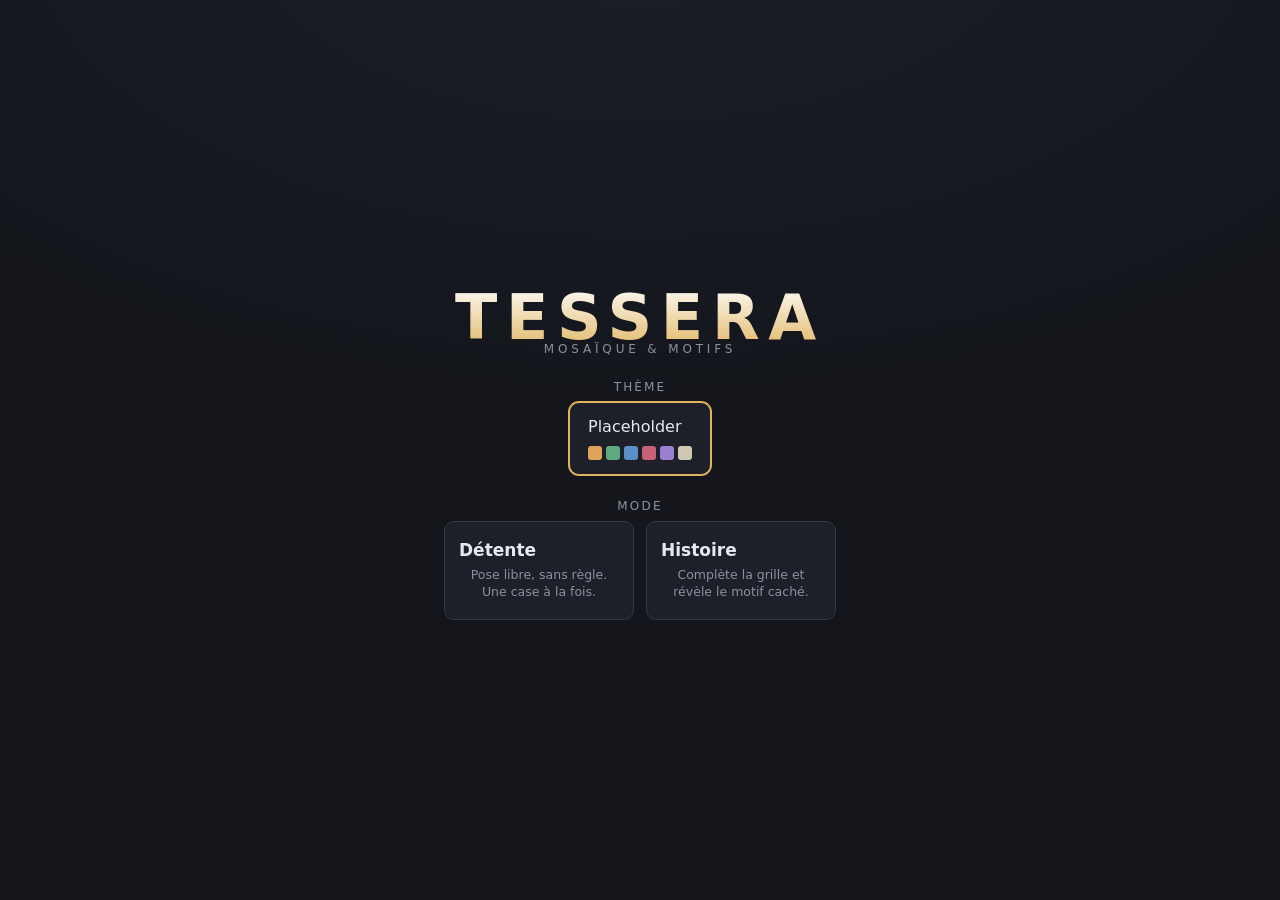
==== commit b7a3441b: "init pwa" ====
--- a/index.html
+++ b/index.html
@@ -4,146 +4,12 @@
 <meta charset="utf-8">
 <meta name="viewport" content="width=device-width, initial-scale=1, maximum-scale=1, user-scalable=no, viewport-fit=cover">
 <title>Tessera</title>
-<style>
-  :root{
-    --ink:#14161c; --surface:#1d2029; --surface-2:#252934;
-    --line:#333845; --line-soft:#2a2f3a;
-    --txt:#e6e8ee; --muted:#8b90a0;
-    --eclat:#e0b35e; --marteau:#7fa8c9; --essence:#a98fd6;
-    --ok:#5fa97f; --bad:#c8607a;
-    --radius:10px; --shadow:0 6px 22px rgba(0,0,0,.45);
-  }
-  *{box-sizing:border-box}
-  html,body{margin:0;height:100%}
-  body{
-    background:radial-gradient(120% 90% at 50% -10%,#1b1f29 0%,var(--ink) 60%);
-    color:var(--txt); font-family:"Inter",system-ui,-apple-system,"Segoe UI",sans-serif;
-    -webkit-tap-highlight-color:transparent; overscroll-behavior:none;
-    display:flex; justify-content:center;
-  }
-  .app{width:100%;max-width:460px;height:100dvh;display:flex;flex-direction:column;
-    padding:8px;gap:7px;overflow:hidden}
-  .mono{font-variant-numeric:tabular-nums}
-  h1,h2{margin:0;font-weight:650;letter-spacing:.02em}
-  button{font:inherit;color:inherit;border:0;background:none;cursor:pointer}
-  .hidden{display:none!important}
-
-  /* Accueil */
-  #home{flex:1;display:flex;flex-direction:column;justify-content:center;gap:24px;text-align:center}
-  .brand{font-size:clamp(40px,14vw,62px);font-weight:750;letter-spacing:.14em;
-    background:linear-gradient(180deg,#fff,var(--eclat));-webkit-background-clip:text;background-clip:text;color:transparent}
-  .brand-sub{color:var(--muted);letter-spacing:.32em;font-size:12px;text-transform:uppercase;margin-top:-12px}
-  .card-label{color:var(--muted);font-size:12px;letter-spacing:.18em;text-transform:uppercase;margin-bottom:8px}
-  .themes{display:flex;gap:10px;justify-content:center;flex-wrap:wrap}
-  .theme-card{background:var(--surface);border:1px solid var(--line);border-radius:var(--radius);
-    padding:14px 18px;display:flex;flex-direction:column;gap:10px;min-width:140px}
-  .theme-card[aria-pressed="true"]{border-color:var(--eclat);box-shadow:0 0 0 1px var(--eclat)}
-  .swatches{display:flex;gap:4px;justify-content:center}
-  .swatches i{width:14px;height:14px;border-radius:3px;display:block}
-  .modes{display:flex;gap:12px;justify-content:center}
-  .mode-btn{flex:1;max-width:190px;background:var(--surface);border:1px solid var(--line);border-radius:var(--radius);
-    padding:18px 14px;display:flex;flex-direction:column;gap:6px;transition:.15s}
-  .mode-btn:active{transform:scale(.98)}
-  .mode-btn:hover{border-color:var(--marteau)}
-  .mode-btn b{font-size:17px}
-  .mode-btn span{color:var(--muted);font-size:12.5px;line-height:1.4}
-
-  /* Jeu */
-  #game{flex:1;display:flex;flex-direction:column;gap:7px;min-height:0}
-  .topbar{display:flex;align-items:center;gap:10px;flex:0 0 auto}
-  .back{padding:5px 9px;border:1px solid var(--line);border-radius:8px;color:var(--muted);font-size:13px}
-  .topbar .title{font-weight:700;letter-spacing:.12em;font-size:15px}
-  .topbar .mode-tag{margin-left:auto;color:var(--muted);font-size:11px;letter-spacing:.14em;text-transform:uppercase}
-
-  .board-wrap{flex:1 1 auto;min-height:0;display:flex;align-items:center;justify-content:center}
-  .grid{height:100%;max-width:100%;display:grid;gap:4px;background:var(--surface);padding:4px;
-    border:1px solid var(--line);border-radius:var(--radius);box-shadow:var(--shadow);touch-action:none}
-  .cell{position:relative;border-radius:6px;background:var(--line-soft);
-    display:flex;align-items:center;justify-content:center;color:rgba(255,255,255,.5);
-    user-select:none;transition:transform .08s, box-shadow .12s}
-  .cell.filled{box-shadow:inset 0 0 0 1px rgba(255,255,255,.08)}
-  .cell .label{pointer-events:none;font-weight:600;mix-blend-mode:overlay;font-size:clamp(9px,2.4vw,13px)}
-  .cell.ghost{outline:2px dashed var(--eclat);outline-offset:-3px;background:rgba(224,179,94,.12)}
-  .cell.ghost-bad{outline:2px dashed var(--bad);outline-offset:-3px}
-  .cell.smash.filled:active{box-shadow:inset 0 0 0 2px var(--marteau)}
-  .cell.pop{animation:pop .26s ease}
-  @keyframes pop{0%{transform:scale(.7);filter:brightness(1.6)}60%{transform:scale(1.06)}100%{transform:scale(1)}}
-  .cell.hintglow{outline:2px solid var(--essence);outline-offset:-3px;animation:hintp 1.1s ease-in-out infinite}
-  @keyframes hintp{50%{outline-color:rgba(169,143,214,.35)}}
-
-  /* Ressources */
-  .resbar{flex:0 0 auto;background:var(--surface);border:1px solid var(--line);border-radius:var(--radius);
-    padding:7px 9px;display:flex;gap:10px;align-items:center;justify-content:space-between}
-  .res{display:flex;align-items:center;gap:5px;min-width:0}
-  .res .ico{font-size:13px}
-  .res .cubes{display:flex;gap:2px;flex-wrap:nowrap;overflow:hidden;max-width:120px}
-  .res .cube{width:9px;height:9px;border-radius:2px;background:var(--line-soft);border:1px solid var(--line);flex:0 0 auto}
-  .res .cube.on{background:var(--eclat);border-color:var(--eclat)}
-  .res.mk .cube.on{background:var(--marteau);border-color:var(--marteau)}
-  .res.es .cube.on{background:var(--essence);border-color:var(--essence)}
-  .res .val{font-weight:700;font-size:13px;min-width:14px;text-align:right}
-
-  /* Atelier */
-  .atelier{flex:0 0 auto;background:var(--surface);border:1px solid var(--line);border-radius:var(--radius);padding:8px}
-  .atelier .head{display:flex;align-items:center;justify-content:space-between;margin-bottom:7px}
-  .atelier .head .t{color:var(--muted);font-size:10.5px;letter-spacing:.12em;text-transform:uppercase}
-  .slots{display:flex;gap:8px;justify-content:center}
-  .slot{flex:1;background:var(--surface-2);border:1px solid var(--line);border-radius:8px;
-    height:60px;display:flex;align-items:center;justify-content:center;padding:5px;
-    touch-action:none;transition:border-color .12s, box-shadow .12s}
-  .slot[aria-pressed="true"]{border-color:var(--eclat);box-shadow:0 0 0 1px var(--eclat)}
-  .slot.dragging{opacity:.45}
-  .slot .mini{display:grid;gap:2px;pointer-events:none}
-  .slot .mini i{width:11px;height:11px;border-radius:2px;display:block}
-  .actions{display:flex;gap:5px;margin-top:8px}
-  .act{flex:1;min-width:0;background:var(--surface-2);border:1px solid var(--line);border-radius:8px;
-    padding:6px 3px;display:flex;flex-direction:column;gap:2px;align-items:center;transition:.12s}
-  .act:enabled:active{transform:scale(.96)}
-  .act:disabled{opacity:.36}
-  .act b{font-size:12px;white-space:nowrap}
-  .act .cost{color:var(--muted);font-size:9.5px;letter-spacing:.02em;white-space:nowrap}
-  .act.smashon{border-color:var(--marteau);box-shadow:0 0 0 1px var(--marteau)}
-
-  .palette{display:flex;gap:8px;justify-content:center;flex-wrap:wrap}
-  .pal{width:34px;height:34px;border-radius:7px;border:2px solid transparent;transition:.12s}
-  .pal[aria-pressed="true"]{border-color:#fff;transform:scale(1.08)}
-
-  .status{flex:0 0 auto;min-height:16px;text-align:center;color:var(--muted);font-size:12.5px;line-height:1.3}
-
-  /* Aperçu de glisser */
-  #drag-preview{position:fixed;left:0;top:0;z-index:60;pointer-events:none;display:grid;
-    filter:drop-shadow(0 8px 14px rgba(0,0,0,.55));opacity:.92}
-  #drag-preview i{border-radius:5px;display:block}
-
-  /* Voiles */
-  .veil{position:fixed;inset:0;background:rgba(10,11,15,.78);backdrop-filter:blur(4px);
-    display:flex;align-items:center;justify-content:center;padding:18px;z-index:30}
-  .panel{background:var(--surface);border:1px solid var(--line);border-radius:14px;padding:20px;
-    max-width:400px;width:100%;box-shadow:var(--shadow);text-align:center}
-  .panel h2{font-size:19px;margin-bottom:6px}
-  .panel .art{height:120px;border-radius:10px;margin:13px 0;
-    background:repeating-linear-gradient(45deg,#222631 0 10px,#272c38 10px 20px);
-    display:flex;align-items:center;justify-content:center;color:var(--muted);font-size:12px;letter-spacing:.1em}
-  .panel p{color:var(--muted);line-height:1.5;font-size:14px}
-  .panel .row{display:flex;gap:10px;margin-top:16px}
-  .btn{flex:1;padding:11px;border-radius:9px;background:var(--surface-2);border:1px solid var(--line);font-weight:600}
-  .btn.primary{background:var(--eclat);color:#1a160a;border-color:var(--eclat)}
-  .btn:disabled{opacity:.4}
-
-  /* Éditeur de tesselle */
-  .editor{display:grid;gap:4px;justify-content:center;margin:12px 0 6px}
-  .ecell{width:32px;height:32px;border-radius:5px;background:var(--surface-2);border:1px solid var(--line);transition:.1s}
-  .ecell.void{opacity:.1;pointer-events:none}
-  .ecell.lock{box-shadow:inset 0 0 0 1px rgba(255,255,255,.12)}
-  .picker-hint{color:var(--muted);font-size:12px;margin-bottom:6px}
-  .picker{display:flex;gap:8px;justify-content:center;flex-wrap:wrap;margin:4px 0 2px}
-  .pk{position:relative;width:30px;height:30px;border-radius:7px;border:2px solid transparent}
-  .pk[aria-pressed="true"]{border-color:#fff}
-  .pk:disabled{opacity:.25;cursor:not-allowed}
-  .pk b{position:absolute;right:-4px;bottom:-6px;font-size:9px;font-weight:700;
-    background:#0009;color:#fff;border-radius:7px;padding:0 4px;min-width:13px;line-height:14px}
-  .edit-cost{color:var(--muted);font-size:12px;margin-top:8px}
-</style>
+<meta name="description" content="Tessera — jeu de mosaïque à motifs.">
+<meta name="theme-color" content="#14161c">
+<link rel="manifest" href="manifest.webmanifest">
+<link rel="apple-touch-icon" href="icons/icon-192.png">
+<link rel="icon" href="icons/icon-192.png">
+<link rel="stylesheet" href="css/styles.css">
 </head>
 <body>
 <div class="app">
@@ -229,524 +95,6 @@
   </div>
 </div>
 
-<script>
-"use strict";
-/* =====================================================================
-   TESSERA — POC pilotée par THEME.
-   motifs = teintes. tesselles = pièces posées. éclats = peinture colorée
-   (1 éclat de la couleur de la case détruite). essence = créer une tesselle.
-   ===================================================================== */
-const THEME = {
-  id:"poc", name:"Placeholder",
-  grid:{ cols:5, rows:7 },
-
-  motifs:[
-    { id:0, name:"Ambre",  color:"#e0a458" },
-    { id:1, name:"Jade",   color:"#5fa97f" },
-    { id:2, name:"Azur",   color:"#5b8fc9" },
-    { id:3, name:"Grenat", color:"#c8607a" },
-    { id:4, name:"Iris",   color:"#9b7fd0" },
-    { id:5, name:"Lin",    color:"#cfc9b4" },
-  ],
-
-  shapes:[
-    { id:"mono",   cells:[[0,0]] },
-    { id:"domino", cells:[[0,0],[0,1]] },
-    { id:"triI",   cells:[[0,0],[0,1],[0,2]] },
-    { id:"triL",   cells:[[0,0],[1,0],[1,1]] },
-    { id:"square", cells:[[0,0],[0,1],[1,0],[1,1]] },
-    { id:"tT",     cells:[[0,0],[0,1],[0,2],[1,1]] },
-    { id:"tL",     cells:[[0,0],[1,0],[2,0],[2,1]] },
-    { id:"tS",     cells:[[0,1],[0,2],[1,0],[1,1]] },
-  ],
-
-  rules:{
-    costs:{ reroll:{ charges:1 }, create:{ essence:1 } },   // modifier : coût = éclats peints
-    essenceFromEclats:2, slots:3, cubesShown:8,
-  },
-
-  story:[
-    { pattern:{type:"rowMono"},
-      unlock:{ title:"I · La première ligne",
-        text:"Une rangée d'une seule teinte traverse la mosaïque. Le mur se souvient de la lumière qui le frappait au matin." } },
-    { pattern:{type:"block2"},
-      unlock:{ title:"II · Le carré",
-        text:"Quatre tesselles identiques se rejoignent. Un fragment d'image affleure : une fenêtre, peut-être." } },
-    { pattern:{type:"colMono"},
-      unlock:{ title:"III · La colonne",
-        text:"Une colonne entière s'accorde. La paroi descend vers une porte que personne n'avait remarquée." } },
-    { pattern:{type:"diag3"},
-      unlock:{ title:"IV · L'oblique",
-        text:"Trois éclats d'une même couleur tracent une diagonale. La mosaïque pointe vers la suite." } },
-  ],
-};
-
-const MOTIF = id => THEME.motifs[id];
-const COLS = THEME.grid.cols, ROWS = THEME.grid.rows, NM = THEME.motifs.length;
-const rnd = n => Math.floor(Math.random()*n);
-const rndMotif = () => rnd(NM);
-
-/* ---------- patterns ---------- */
-const PATTERNS = {
-  rowMono(g){ for(let r=0;r<ROWS;r++){ const m=g[r][0]; if(m==null) continue;
-    if(g[r].every(c=>c===m)) return g[r].map((_,c)=>[r,c]); } return null; },
-  colMono(g){ for(let c=0;c<COLS;c++){ const m=g[0][c]; if(m==null) continue;
-    let ok=true; for(let r=0;r<ROWS;r++) if(g[r][c]!==m){ok=false;break;}
-    if(ok){ const a=[]; for(let r=0;r<ROWS;r++) a.push([r,c]); return a; } } return null; },
-  block2(g){ for(let r=0;r<ROWS-1;r++) for(let c=0;c<COLS-1;c++){ const m=g[r][c];
-    if(m!=null && g[r][c+1]===m && g[r+1][c]===m && g[r+1][c+1]===m)
-      return [[r,c],[r,c+1],[r+1,c],[r+1,c+1]]; } return null; },
-  diag3(g){
-    for(let r=0;r<ROWS-2;r++) for(let c=0;c<COLS-2;c++){ const m=g[r][c];
-      if(m!=null && g[r+1][c+1]===m && g[r+2][c+2]===m) return [[r,c],[r+1,c+1],[r+2,c+2]]; }
-    for(let r=0;r<ROWS-2;r++) for(let c=2;c<COLS;c++){ const m=g[r][c];
-      if(m!=null && g[r+1][c-1]===m && g[r+2][c-2]===m) return [[r,c],[r+1,c-1],[r+2,c-2]]; }
-    return null; },
-};
-const HINTS = {
-  rowMono:["Cherche un alignement…","…une rangée entière.","…d'une seule et même teinte."],
-  colMono:["Cherche un alignement…","…une colonne entière.","…d'une seule et même teinte."],
-  block2: ["Cherche un regroupement…","…un bloc compact.","…un carré de 2×2 identique."],
-  diag3:  ["Cherche une oblique…","…une diagonale.","…trois tesselles identiques en diagonale."],
-};
-
-/* ---------- état ---------- */
-const S = {
-  mode:null, grid:[], rowDone:[], colDone:[],
-  eclats:[],            // éclats[m] = nombre d'éclats de la couleur m
-  charges:0, essence:0,
-  atelier:[], activeSlot:null,
-  smash:false, palMotif:0,
-  storyIdx:0, hintLevel:0,
-  ghostCell:null,
-};
-let editorState=null;
-let drag=null;
-
-const $ = id => document.getElementById(id);
-const gridEl=$("grid"), statusEl=$("status");
-const totalEclats = () => S.eclats.reduce((a,b)=>a+b,0);
-
-/* ---------- accueil ---------- */
-function buildHome(){
-  const tc=$("themes"); tc.innerHTML="";
-  const card=document.createElement("button");
-  card.className="theme-card"; card.setAttribute("aria-pressed","true");
-  card.innerHTML=`<div>${THEME.name}</div><div class="swatches">${
-    THEME.motifs.map(m=>`<i style="background:${m.color}"></i>`).join("")}</div>`;
-  tc.appendChild(card);
-}
-document.querySelectorAll(".mode-btn").forEach(b=>b.addEventListener("click",()=>startGame(b.dataset.mode)));
-$("backBtn").addEventListener("click",()=>{ $("game").classList.add("hidden"); $("home").classList.remove("hidden"); });
-
-/* ---------- démarrage ---------- */
-function startGame(mode){
-  S.mode=mode;
-  S.grid=Array.from({length:ROWS},()=>Array(COLS).fill(null));
-  S.rowDone=Array(ROWS).fill(false); S.colDone=Array(COLS).fill(false);
-  S.eclats=Array(NM).fill(0); S.charges=0; S.essence=0;
-  S.activeSlot=null; S.smash=false; S.ghostCell=null;
-  S.storyIdx=0; S.hintLevel=0;
-  if(mode==="histoire") S.atelier=Array.from({length:THEME.rules.slots},()=>newPiece());
-
-  $("home").classList.add("hidden"); $("game").classList.remove("hidden");
-  $("modeTag").textContent = mode==="detente" ? "Détente" : "Histoire";
-  $("atelier").classList.toggle("hidden", mode!=="histoire");
-  $("resbar").classList.toggle("hidden", mode!=="histoire");
-  $("paletteWrap").classList.toggle("hidden", mode!=="detente");
-
-  buildGrid();
-  if(mode==="detente"){ buildPalette(); setStatus("Choisis une couleur, puis touche une case."); }
-  else { renderAtelier(); renderRes(); setStatus("Glisse une tesselle sur la grille."); }
-}
-
-/* ---------- grille ---------- */
-function buildGrid(){
-  gridEl.style.gridTemplateColumns=`repeat(${COLS},1fr)`;
-  gridEl.style.gridTemplateRows=`repeat(${ROWS},1fr)`;
-  gridEl.style.aspectRatio=`${COLS} / ${ROWS}`;
-  gridEl.innerHTML="";
-  for(let r=0;r<ROWS;r++) for(let c=0;c<COLS;c++){
-    const d=document.createElement("div");
-    d.className="cell"; d.dataset.r=r; d.dataset.c=c;
-    d.addEventListener("click",()=>onCell(r,c));
-    gridEl.appendChild(d);
-  }
-  paintGrid();
-}
-function cellEl(r,c){ return gridEl.children[r*COLS+c]; }
-function paintCell(r,c){
-  const el=cellEl(r,c), m=S.grid[r][c];
-  el.classList.toggle("filled", m!=null);
-  el.classList.toggle("smash", S.smash);
-  if(m!=null){ el.style.background=MOTIF(m).color; el.innerHTML=`<span class="label">${MOTIF(m).name[0]}</span>`; }
-  else { el.style.background=""; el.innerHTML=""; }
-}
-function paintGrid(){ for(let r=0;r<ROWS;r++) for(let c=0;c<COLS;c++) paintCell(r,c); }
-
-function clearGhost(){ document.querySelectorAll(".cell.ghost,.cell.ghost-bad").forEach(e=>e.classList.remove("ghost","ghost-bad")); }
-function paintGhost(){
-  clearGhost();
-  if(!drag || !drag.started || !S.ghostCell) return;
-  const cells=oriented(drag.piece,drag.piece.rot).cells.map(([dr,dc])=>[S.ghostCell.r+dr,S.ghostCell.c+dc]);
-  const ok=fits(cells);
-  cells.forEach(([r,c])=>{ if(r>=0&&r<ROWS&&c>=0&&c<COLS) cellEl(r,c).classList.add(ok?"ghost":"ghost-bad"); });
-}
-
-/* ---------- pièces ---------- */
-function newPiece(){
-  const base=THEME.shapes[rnd(THEME.shapes.length)];
-  return { cells:base.cells.map(c=>c.slice()), motifs:base.cells.map(()=>rndMotif()), rot:0 };
-}
-function oriented(piece,rot){
-  let cells=piece.cells.map(c=>c.slice());
-  for(let i=0;i<(rot%4+4)%4;i++) cells=cells.map(([r,c])=>[c,-r]);
-  const minR=Math.min(...cells.map(c=>c[0])), minC=Math.min(...cells.map(c=>c[1]));
-  cells=cells.map(([r,c])=>[r-minR,c-minC]);
-  return { cells, motifs:piece.motifs.slice() };
-}
-function fits(cells){ return cells.every(([r,c])=> r>=0&&r<ROWS&&c>=0&&c<COLS && S.grid[r][c]==null); }
-
-/* ---------- grille : détente + marteau ---------- */
-function onCell(r,c){
-  if(S.mode==="detente"){ S.grid[r][c]=S.palMotif; paintCell(r,c); pop(r,c); return; }
-  if(S.smash){ smashAt(r,c); return; }
-}
-function pop(r,c){ const el=cellEl(r,c); el.classList.remove("pop"); void el.offsetWidth; el.classList.add("pop"); }
-
-/* ---------- charges ---------- */
-function awardCharges(){
-  let got=0;
-  for(let r=0;r<ROWS;r++) if(!S.rowDone[r] && S.grid[r].every(c=>c!=null)){ S.rowDone[r]=true; got++; }
-  for(let c=0;c<COLS;c++){ if(S.colDone[c]) continue;
-    let full=true; for(let r=0;r<ROWS;r++) if(S.grid[r][c]==null){full=false;break;}
-    if(full){ S.colDone[c]=true; got++; } }
-  if(got>0){ S.charges+=got; setStatus(`+${got} charge${got>1?"s":""} de marteau 🔨`); }
-}
-
-/* ---------- marteau : éclat de la couleur détruite ---------- */
-function toggleSmash(){
-  if(S.charges<1 && !S.smash){ setStatus("Pas de charge de marteau."); return; }
-  S.smash=!S.smash; $("smashBtn").classList.toggle("smashon",S.smash);
-  paintGrid(); setStatus(S.smash ? "Touche une case à détruire 🔨" : "");
-}
-function smashAt(r,c){
-  const m=S.grid[r][c];
-  if(m==null) return;
-  if(S.charges<1){ setStatus("Pas de charge."); return; }
-  S.charges--; S.eclats[m]++; S.grid[r][c]=null; paintCell(r,c); pop(r,c);
-  S.smash=false; $("smashBtn").classList.remove("smashon"); paintGrid();
-  renderRes(); setStatus(`Case brisée · +1 éclat ${MOTIF(m).name} ✦`);
-}
-
-/* =====================================================================
-   ATELIER + GLISSER-DÉPOSER
-   ===================================================================== */
-function renderAtelier(){
-  const sl=$("slots"); sl.innerHTML="";
-  S.atelier.forEach((p,i)=>{
-    const b=document.createElement("button");
-    b.className="slot"; b.setAttribute("aria-pressed", String(S.activeSlot===i));
-    b.appendChild(miniOf(p,11));
-    b.addEventListener("pointerdown",e=>startDrag(e,i,b));
-    sl.appendChild(b);
-  });
-  updateActions();
-}
-function miniOf(p,px){
-  const o=oriented(p,p.rot);
-  const maxC=Math.max(...o.cells.map(c=>c[1]))+1, maxR=Math.max(...o.cells.map(c=>c[0]))+1;
-  const g=document.createElement("div"); g.className="mini";
-  g.style.gridTemplateColumns=`repeat(${maxC},${px}px)`;
-  const map={}; o.cells.forEach(([r,c],k)=>map[r+"_"+c]=o.motifs[k]);
-  for(let r=0;r<maxR;r++) for(let c=0;c<maxC;c++){
-    const i2=document.createElement("i"); const m=map[r+"_"+c];
-    i2.style.background = m==null ? "transparent" : MOTIF(m).color; g.appendChild(i2);
-  }
-  return g;
-}
-function startDrag(e,i,el){
-  if(!S.atelier[i]) return;
-  if(S.smash) toggleSmash();
-  S.activeSlot=i; updateActions();
-  document.querySelectorAll(".slot").forEach((s,k)=>s.setAttribute("aria-pressed",String(k===i)));
-  drag={ slot:i, piece:S.atelier[i], started:false, sx:e.clientX, sy:e.clientY, pid:e.pointerId, el };
-  try{ el.setPointerCapture(e.pointerId); }catch(_){}
-  el.addEventListener("pointermove",onDragMove);
-  el.addEventListener("pointerup",onDragEnd);
-  el.addEventListener("pointercancel",onDragEnd);
-}
-function onDragMove(e){
-  if(!drag) return;
-  const dx=e.clientX-drag.sx, dy=e.clientY-drag.sy;
-  if(!drag.started){ if(Math.hypot(dx,dy)<8) return; drag.started=true; drag.el.classList.add("dragging"); buildPreview(); }
-  e.preventDefault();
-  movePreview(e.clientX,e.clientY);
-  const cell=cellUnder(e.clientX,e.clientY);
-  S.ghostCell = cell ? {r:cell.r,c:cell.c} : null;
-  paintGhost();
-}
-function onDragEnd(){
-  if(!drag) return;
-  const el=drag.el;
-  el.removeEventListener("pointermove",onDragMove);
-  el.removeEventListener("pointerup",onDragEnd);
-  el.removeEventListener("pointercancel",onDragEnd);
-  try{ el.releasePointerCapture(drag.pid); }catch(_){}
-  el.classList.remove("dragging");
-  if(drag.started){
-    if(S.ghostCell) dropTesselle(drag.slot, S.ghostCell.r, S.ghostCell.c);
-    else setStatus("Lâchée hors de la grille.");
-    removePreview(); S.ghostCell=null; clearGhost();
-  } else { const p=S.atelier[drag.slot]; if(p){ p.rot=(p.rot+1)%4; renderAtelier(); } }
-  drag=null;
-}
-function cellUnder(x,y){
-  const t=document.elementFromPoint(x,y);
-  if(t && t.classList.contains("cell")) return { r:+t.dataset.r, c:+t.dataset.c };
-  return null;
-}
-function dropTesselle(slot,r,c){
-  const piece=S.atelier[slot];
-  const o=oriented(piece,piece.rot);
-  const target=o.cells.map(([dr,dc])=>[r+dr,c+dc]);
-  if(!fits(target)){ setStatus("La tesselle ne rentre pas ici."); return; }
-  target.forEach(([rr,cc],k)=>{ S.grid[rr][cc]=o.motifs[k]; paintCell(rr,cc); pop(rr,cc); });
-  S.atelier[slot]=newPiece();
-  renderAtelier(); awardCharges(); renderRes(); checkGrid();
-}
-function buildPreview(){
-  removePreview();
-  const px=Math.max(18,Math.round(cellEl(0,0).getBoundingClientRect().width));
-  const o=oriented(drag.piece,drag.piece.rot);
-  const maxC=Math.max(...o.cells.map(c=>c[1]))+1, maxR=Math.max(...o.cells.map(c=>c[0]))+1;
-  const wrap=document.createElement("div"); wrap.id="drag-preview";
-  wrap.style.gridTemplateColumns=`repeat(${maxC},${px}px)`;
-  wrap.style.gridTemplateRows=`repeat(${maxR},${px}px)`; wrap.style.gap="4px";
-  const map={}; o.cells.forEach(([r,c],k)=>map[r+"_"+c]=o.motifs[k]);
-  for(let r=0;r<maxR;r++) for(let c=0;c<maxC;c++){
-    const i=document.createElement("i");
-    if(map[r+"_"+c]==null){ i.style.background="transparent"; }
-    else { i.style.background=MOTIF(map[r+"_"+c]).color; i.style.width=px+"px"; i.style.height=px+"px"; }
-    wrap.appendChild(i);
-  }
-  drag.px=px; document.body.appendChild(wrap);
-}
-function movePreview(x,y){ const w=$("drag-preview"); if(!w) return; const h=(drag.px||24)/2; w.style.transform=`translate(${x-h}px, ${y-h}px)`; }
-function removePreview(){ const w=$("drag-preview"); if(w) w.remove(); }
-
-/* ---------- actions atelier ---------- */
-function spendTwoEclats(){
-  for(let i=0;i<2;i++){ let best=-1;
-    S.eclats.forEach((n,m)=>{ if(n>0 && (best<0||n>S.eclats[best])) best=m; });
-    if(best>=0) S.eclats[best]--;
-  }
-}
-function updateActions(){
-  $("smashBtn").disabled  = S.charges<1;
-  $("convBtn").disabled   = totalEclats() < THEME.rules.essenceFromEclats;
-  $("rerollBtn").disabled = !(S.activeSlot!=null && S.charges>=THEME.rules.costs.reroll.charges);
-  $("modBtn").disabled    = !(S.activeSlot!=null && totalEclats()>0);
-  $("createBtn").disabled = !(S.essence>=THEME.rules.costs.create.essence && totalEclats()>0);
-}
-$("smashBtn").addEventListener("click",toggleSmash);
-$("convBtn").addEventListener("click",()=>{
-  if(totalEclats()<THEME.rules.essenceFromEclats) return;
-  spendTwoEclats(); S.essence++;
-  renderRes(); setStatus("+1 essence ❖");
-});
-$("rerollBtn").addEventListener("click",()=>{
-  if(S.activeSlot==null || S.charges<THEME.rules.costs.reroll.charges) return;
-  S.charges-=THEME.rules.costs.reroll.charges; S.atelier[S.activeSlot]=newPiece();
-  renderAtelier(); renderRes(); setStatus("Tesselle refaite ↻");
-});
-$("modBtn").addEventListener("click",()=>{
-  if(S.activeSlot==null || totalEclats()<=0) return;
-  openEditor("modify", S.atelier[S.activeSlot]);
-});
-$("createBtn").addEventListener("click",()=>{
-  if(S.essence<THEME.rules.costs.create.essence || totalEclats()<=0) return;
-  openEditor("create", null);
-});
-
-/* =====================================================================
-   ÉDITEUR DE TESSELLE
-   - les éclats sont la peinture : chaque case colorée = 1 éclat de sa couleur.
-   - modify : forme verrouillée (la tesselle active), tu recolores ses cases.
-   - create : 1 essence + tu dessines forme & couleurs librement.
-   ===================================================================== */
-const ED=4;
-function openEditor(kind,piece){
-  const locked = kind==="modify";
-  const shapeMask=Array.from({length:ED},()=>Array(ED).fill(!locked)); // create: toutes utilisables
-  const cells=Array.from({length:ED},()=>Array(ED).fill(null));
-  if(locked && piece){
-    shapeMask.forEach(row=>row.fill(false));
-    oriented(piece,piece.rot).cells.forEach(([r,c])=>{ if(r<ED&&c<ED) shapeMask[r][c]=true; });
-  }
-  editorState={ kind, locked, shapeMask, cells, color:firstAvailColor() };
-  $("editTitle").textContent = locked ? "Recolorer la tesselle" : "Créer une tesselle";
-  $("pkHint").textContent = locked
-    ? "Peins chaque case avec tes éclats (1 case = 1 éclat de cette couleur)."
-    : "1 essence ❖ + 1 éclat par case. Touche pour peindre / effacer.";
-  renderEditor();
-  $("editVeil").classList.remove("hidden");
-}
-function firstAvailColor(){ for(let m=0;m<NM;m++) if(S.eclats[m]>0) return m; return 0; }
-function usedInEditor(m){
-  let n=0; editorState.cells.forEach(row=>row.forEach(v=>{ if(v===m) n++; })); return n;
-}
-function availOf(m){ return S.eclats[m]-usedInEditor(m); }
-function renderEditor(){
-  const ed=$("editor"); ed.style.gridTemplateColumns=`repeat(${ED},32px)`; ed.innerHTML="";
-  for(let r=0;r<ED;r++) for(let c=0;c<ED;c++){
-    const b=document.createElement("button"); b.className="ecell";
-    const usable=editorState.shapeMask[r][c];
-    if(!usable){ b.classList.add("void"); }
-    else{
-      if(editorState.locked) b.classList.add("lock");
-      const v=editorState.cells[r][c];
-      if(v!=null) b.style.background=MOTIF(v).color;
-      b.addEventListener("click",()=>paintEditorCell(r,c));
-    }
-    ed.appendChild(b);
-  }
-  // palette avec compteur d'éclats restants
-  const pk=$("picker"); pk.innerHTML="";
-  THEME.motifs.forEach(m=>{
-    const b=document.createElement("button"); b.className="pk"; b.style.background=m.color;
-    b.setAttribute("aria-pressed",String(m.id===editorState.color));
-    b.disabled = S.eclats[m.id]===0;
-    b.innerHTML=`<b>${availOf(m.id)}</b>`;
-    b.addEventListener("click",()=>{ if(b.disabled) return; editorState.color=m.id; renderEditor(); });
-    pk.appendChild(b);
-  });
-  // coût & validité
-  const need=editorCost();
-  const filled=need.total, all=lockedAllFilled();
-  let label, okBtn;
-  if(editorState.locked){
-    okBtn = all && affordable(need.per);
-    label = `Coût : ${filled} éclat${filled>1?"s":""}` + (all?"":" · colore toutes les cases");
-  } else {
-    okBtn = filled>0 && S.essence>=THEME.rules.costs.create.essence && affordable(need.per);
-    label = `Coût : 1 essence ❖ + ${filled} éclat${filled>1?"s":""}`;
-  }
-  $("editCost").textContent=label;
-  $("editOk").disabled=!okBtn;
-}
-function paintEditorCell(r,c){
-  if(!editorState.shapeMask[r][c]) return;
-  const sel=editorState.color, cur=editorState.cells[r][c];
-  if(!editorState.locked && cur===sel){ editorState.cells[r][c]=null; renderEditor(); return; } // effacer (create)
-  // poser/recolorer : besoin d'un éclat dispo de sel (hors contribution actuelle de cette case)
-  const free = S.eclats[sel] - (usedInEditor(sel) - (cur===sel?1:0));
-  if(free<=0){ setStatus(`Plus d'éclat ${MOTIF(sel).name}.`); return; }
-  editorState.cells[r][c]=sel; renderEditor();
-}
-function editorCost(){
-  const per=Array(NM).fill(0); let total=0;
-  editorState.cells.forEach(row=>row.forEach(v=>{ if(v!=null){ per[v]++; total++; } }));
-  return { per, total };
-}
-function affordable(per){ return per.every((n,m)=>n<=S.eclats[m]); }
-function lockedAllFilled(){
-  if(!editorState.locked) return true;
-  for(let r=0;r<ED;r++) for(let c=0;c<ED;c++) if(editorState.shapeMask[r][c] && editorState.cells[r][c]==null) return false;
-  return true;
-}
-$("editCancel").addEventListener("click",()=>$("editVeil").classList.add("hidden"));
-$("editOk").addEventListener("click",()=>{
-  const filled=[];
-  for(let r=0;r<ED;r++) for(let c=0;c<ED;c++) if(editorState.cells[r][c]!=null) filled.push([r,c,editorState.cells[r][c]]);
-  if(filled.length===0){ setStatus("La tesselle est vide."); return; }
-  const need=editorCost();
-  if(!affordable(need.per)){ setStatus("Pas assez d'éclats."); return; }
-  if(editorState.locked && !lockedAllFilled()){ setStatus("Colore toutes les cases."); return; }
-  if(!editorState.locked && S.essence<THEME.rules.costs.create.essence){ setStatus("Il faut 1 essence."); return; }
-
-  // consommer
-  need.per.forEach((n,m)=>{ S.eclats[m]-=n; });
-  if(!editorState.locked) S.essence-=THEME.rules.costs.create.essence;
-
-  // construire la tesselle (normalisée)
-  const minR=Math.min(...filled.map(f=>f[0])), minC=Math.min(...filled.map(f=>f[1]));
-  const piece={ cells:filled.map(f=>[f[0]-minR,f[1]-minC]), motifs:filled.map(f=>f[2]), rot:0 };
-  const slot=(S.activeSlot!=null)?S.activeSlot:0;
-  S.atelier[slot]=piece;
-
-  $("editVeil").classList.add("hidden");
-  renderAtelier(); renderRes(); setStatus(editorState.locked?"Tesselle recolorée ✎":"Tesselle créée ＋");
-});
-
-/* ---------- ressources ---------- */
-function renderRes(){
-  renderEclatCubes(); $("valE").textContent=totalEclats();
-  cubes("cubesC",S.charges); $("valC").textContent=S.charges;
-  cubes("cubesS",S.essence); $("valS").textContent=S.essence;
-  updateActions();
-}
-function renderEclatCubes(){
-  const box=$("cubesE"); box.innerHTML="";
-  const list=[]; S.eclats.forEach((n,m)=>{ for(let k=0;k<n;k++) list.push(m); });
-  const cap=THEME.rules.cubesShown;
-  if(list.length===0){ for(let i=0;i<3;i++){ const d=document.createElement("div"); d.className="cube"; box.appendChild(d); } return; }
-  list.slice(0,cap).forEach(m=>{ const d=document.createElement("div"); d.className="cube on";
-    d.style.background=MOTIF(m).color; d.style.borderColor=MOTIF(m).color; box.appendChild(d); });
-}
-function cubes(id,n){
-  const box=$(id), max=THEME.rules.cubesShown; box.innerHTML="";
-  const shown=Math.min(n,max);
-  for(let i=0;i<max;i++){ const d=document.createElement("div"); d.className="cube"+(i<shown?" on":""); box.appendChild(d); }
-}
-
-/* ---------- palette détente ---------- */
-function buildPalette(){
-  const p=$("palette"); p.innerHTML="";
-  THEME.motifs.forEach(m=>{
-    const b=document.createElement("button"); b.className="pal"; b.style.background=m.color;
-    b.setAttribute("aria-pressed",String(m.id===S.palMotif));
-    b.addEventListener("click",()=>{ S.palMotif=m.id;
-      p.querySelectorAll(".pal").forEach((x,i)=>x.setAttribute("aria-pressed",String(i===m.id))); });
-    p.appendChild(b);
-  });
-}
-
-/* ---------- histoire ---------- */
-function gridFull(){ return S.grid.every(row=>row.every(c=>c!=null)); }
-function checkGrid(){
-  if(S.mode!=="histoire" || !gridFull()) return;
-  const entry=THEME.story[S.storyIdx];
-  if(!entry){ setStatus("Fin du POC — plus de chapitre."); return; }
-  const hit=PATTERNS[entry.pattern.type](S.grid);
-  if(hit){ revealStory(entry,hit); }
-  else {
-    const max=HINTS[entry.pattern.type].length;
-    S.hintLevel=Math.min(S.hintLevel+1,max);
-    setStatus("Grille pleine, motif absent. Indice : "+(HINTS[entry.pattern.type][S.hintLevel-1]||""));
-  }
-}
-function revealStory(entry,cells){
-  cells.forEach(([r,c])=>cellEl(r,c).classList.add("hintglow"));
-  setTimeout(()=>{
-    $("storyTitle").textContent=entry.unlock.title;
-    $("storyText").textContent=entry.unlock.text;
-    $("storyVeil").classList.remove("hidden");
-  },520);
-}
-$("storyNext").addEventListener("click",()=>{
-  $("storyVeil").classList.add("hidden");
-  S.storyIdx++; S.hintLevel=0;
-  S.grid=Array.from({length:ROWS},()=>Array(COLS).fill(null));
-  S.rowDone=Array(ROWS).fill(false); S.colDone=Array(COLS).fill(false);
-  S.atelier=Array.from({length:THEME.rules.slots},()=>newPiece());
-  S.activeSlot=null;
-  paintGrid(); renderAtelier(); renderRes();
-  setStatus(THEME.story[S.storyIdx] ? "Nouveau chapitre — nouveau motif caché." : "Fin du POC — bravo !");
-});
-
-function setStatus(t){ statusEl.textContent=t; }
-buildHome();
-</script>
+<script type="module" src="js/main.js"></script>
 </body>
 </html>
--- a/css/styles.css
+++ b/css/styles.css
@@ -0,0 +1,138 @@
+:root{
+  --ink:#14161c; --surface:#1d2029; --surface-2:#252934;
+  --line:#333845; --line-soft:#2a2f3a;
+  --txt:#e6e8ee; --muted:#8b90a0;
+  --eclat:#e0b35e; --marteau:#7fa8c9; --essence:#a98fd6;
+  --ok:#5fa97f; --bad:#c8607a;
+  --radius:10px; --shadow:0 6px 22px rgba(0,0,0,.45);
+}
+*{box-sizing:border-box}
+html,body{margin:0;height:100%}
+body{
+  background:radial-gradient(120% 90% at 50% -10%,#1b1f29 0%,var(--ink) 60%);
+  color:var(--txt); font-family:"Inter",system-ui,-apple-system,"Segoe UI",sans-serif;
+  -webkit-tap-highlight-color:transparent; overscroll-behavior:none;
+  display:flex; justify-content:center;
+}
+.app{width:100%;max-width:460px;height:100dvh;display:flex;flex-direction:column;
+  padding:8px;gap:7px;overflow:hidden}
+.mono{font-variant-numeric:tabular-nums}
+h1,h2{margin:0;font-weight:650;letter-spacing:.02em}
+button{font:inherit;color:inherit;border:0;background:none;cursor:pointer}
+.hidden{display:none!important}
+
+/* Accueil */
+#home{flex:1;display:flex;flex-direction:column;justify-content:center;gap:24px;text-align:center}
+.brand{font-size:clamp(40px,14vw,62px);font-weight:750;letter-spacing:.14em;
+  background:linear-gradient(180deg,#fff,var(--eclat));-webkit-background-clip:text;background-clip:text;color:transparent}
+.brand-sub{color:var(--muted);letter-spacing:.32em;font-size:12px;text-transform:uppercase;margin-top:-12px}
+.card-label{color:var(--muted);font-size:12px;letter-spacing:.18em;text-transform:uppercase;margin-bottom:8px}
+.themes{display:flex;gap:10px;justify-content:center;flex-wrap:wrap}
+.theme-card{background:var(--surface);border:1px solid var(--line);border-radius:var(--radius);
+  padding:14px 18px;display:flex;flex-direction:column;gap:10px;min-width:140px}
+.theme-card[aria-pressed="true"]{border-color:var(--eclat);box-shadow:0 0 0 1px var(--eclat)}
+.swatches{display:flex;gap:4px;justify-content:center}
+.swatches i{width:14px;height:14px;border-radius:3px;display:block}
+.modes{display:flex;gap:12px;justify-content:center}
+.mode-btn{flex:1;max-width:190px;background:var(--surface);border:1px solid var(--line);border-radius:var(--radius);
+  padding:18px 14px;display:flex;flex-direction:column;gap:6px;transition:.15s}
+.mode-btn:active{transform:scale(.98)}
+.mode-btn:hover{border-color:var(--marteau)}
+.mode-btn b{font-size:17px}
+.mode-btn span{color:var(--muted);font-size:12.5px;line-height:1.4}
+
+/* Jeu */
+#game{flex:1;display:flex;flex-direction:column;gap:7px;min-height:0}
+.topbar{display:flex;align-items:center;gap:10px;flex:0 0 auto}
+.back{padding:5px 9px;border:1px solid var(--line);border-radius:8px;color:var(--muted);font-size:13px}
+.topbar .title{font-weight:700;letter-spacing:.12em;font-size:15px}
+.topbar .mode-tag{margin-left:auto;color:var(--muted);font-size:11px;letter-spacing:.14em;text-transform:uppercase}
+
+.board-wrap{flex:1 1 auto;min-height:0;display:flex;align-items:center;justify-content:center}
+.grid{height:100%;max-width:100%;display:grid;gap:4px;background:var(--surface);padding:4px;
+  border:1px solid var(--line);border-radius:var(--radius);box-shadow:var(--shadow);touch-action:none}
+.cell{position:relative;border-radius:6px;background:var(--line-soft);
+  display:flex;align-items:center;justify-content:center;color:rgba(255,255,255,.5);
+  user-select:none;transition:transform .08s, box-shadow .12s}
+.cell.filled{box-shadow:inset 0 0 0 1px rgba(255,255,255,.08)}
+.cell .label{pointer-events:none;font-weight:600;mix-blend-mode:overlay;font-size:clamp(9px,2.4vw,13px)}
+.cell.ghost{outline:2px dashed var(--eclat);outline-offset:-3px;background:rgba(224,179,94,.12)}
+.cell.ghost-bad{outline:2px dashed var(--bad);outline-offset:-3px}
+.cell.smash.filled:active{box-shadow:inset 0 0 0 2px var(--marteau)}
+.cell.pop{animation:pop .26s ease}
+@keyframes pop{0%{transform:scale(.7);filter:brightness(1.6)}60%{transform:scale(1.06)}100%{transform:scale(1)}}
+.cell.hintglow{outline:2px solid var(--essence);outline-offset:-3px;animation:hintp 1.1s ease-in-out infinite}
+@keyframes hintp{50%{outline-color:rgba(169,143,214,.35)}}
+
+/* Ressources */
+.resbar{flex:0 0 auto;background:var(--surface);border:1px solid var(--line);border-radius:var(--radius);
+  padding:7px 9px;display:flex;gap:10px;align-items:center;justify-content:space-between}
+.res{display:flex;align-items:center;gap:5px;min-width:0}
+.res .ico{font-size:13px}
+.res .cubes{display:flex;gap:2px;flex-wrap:nowrap;overflow:hidden;max-width:120px}
+.res .cube{width:9px;height:9px;border-radius:2px;background:var(--line-soft);border:1px solid var(--line);flex:0 0 auto}
+.res .cube.on{background:var(--eclat);border-color:var(--eclat)}
+.res.mk .cube.on{background:var(--marteau);border-color:var(--marteau)}
+.res.es .cube.on{background:var(--essence);border-color:var(--essence)}
+.res .val{font-weight:700;font-size:13px;min-width:14px;text-align:right}
+
+/* Atelier */
+.atelier{flex:0 0 auto;background:var(--surface);border:1px solid var(--line);border-radius:var(--radius);padding:8px}
+.atelier .head{display:flex;align-items:center;justify-content:space-between;margin-bottom:7px}
+.atelier .head .t{color:var(--muted);font-size:10.5px;letter-spacing:.12em;text-transform:uppercase}
+.slots{display:flex;gap:8px;justify-content:center}
+.slot{flex:1;background:var(--surface-2);border:1px solid var(--line);border-radius:8px;
+  height:60px;display:flex;align-items:center;justify-content:center;padding:5px;
+  touch-action:none;transition:border-color .12s, box-shadow .12s}
+.slot[aria-pressed="true"]{border-color:var(--eclat);box-shadow:0 0 0 1px var(--eclat)}
+.slot.dragging{opacity:.45}
+.slot .mini{display:grid;gap:2px;pointer-events:none}
+.slot .mini i{width:11px;height:11px;border-radius:2px;display:block}
+.actions{display:flex;gap:5px;margin-top:8px}
+.act{flex:1;min-width:0;background:var(--surface-2);border:1px solid var(--line);border-radius:8px;
+  padding:6px 3px;display:flex;flex-direction:column;gap:2px;align-items:center;transition:.12s}
+.act:enabled:active{transform:scale(.96)}
+.act:disabled{opacity:.36}
+.act b{font-size:12px;white-space:nowrap}
+.act .cost{color:var(--muted);font-size:9.5px;letter-spacing:.02em;white-space:nowrap}
+.act.smashon{border-color:var(--marteau);box-shadow:0 0 0 1px var(--marteau)}
+
+.palette{display:flex;gap:8px;justify-content:center;flex-wrap:wrap}
+.pal{width:34px;height:34px;border-radius:7px;border:2px solid transparent;transition:.12s}
+.pal[aria-pressed="true"]{border-color:#fff;transform:scale(1.08)}
+
+.status{flex:0 0 auto;min-height:16px;text-align:center;color:var(--muted);font-size:12.5px;line-height:1.3}
+
+/* Aperçu de glisser */
+#drag-preview{position:fixed;left:0;top:0;z-index:60;pointer-events:none;display:grid;
+  filter:drop-shadow(0 8px 14px rgba(0,0,0,.55));opacity:.92}
+#drag-preview i{border-radius:5px;display:block}
+
+/* Voiles */
+.veil{position:fixed;inset:0;background:rgba(10,11,15,.78);backdrop-filter:blur(4px);
+  display:flex;align-items:center;justify-content:center;padding:18px;z-index:30}
+.panel{background:var(--surface);border:1px solid var(--line);border-radius:14px;padding:20px;
+  max-width:400px;width:100%;box-shadow:var(--shadow);text-align:center}
+.panel h2{font-size:19px;margin-bottom:6px}
+.panel .art{height:120px;border-radius:10px;margin:13px 0;
+  background:repeating-linear-gradient(45deg,#222631 0 10px,#272c38 10px 20px);
+  display:flex;align-items:center;justify-content:center;color:var(--muted);font-size:12px;letter-spacing:.1em}
+.panel p{color:var(--muted);line-height:1.5;font-size:14px}
+.panel .row{display:flex;gap:10px;margin-top:16px}
+.btn{flex:1;padding:11px;border-radius:9px;background:var(--surface-2);border:1px solid var(--line);font-weight:600}
+.btn.primary{background:var(--eclat);color:#1a160a;border-color:var(--eclat)}
+.btn:disabled{opacity:.4}
+
+/* Éditeur de tesselle */
+.editor{display:grid;gap:4px;justify-content:center;margin:12px 0 6px}
+.ecell{width:32px;height:32px;border-radius:5px;background:var(--surface-2);border:1px solid var(--line);transition:.1s}
+.ecell.void{opacity:.1;pointer-events:none}
+.ecell.lock{box-shadow:inset 0 0 0 1px rgba(255,255,255,.12)}
+.picker-hint{color:var(--muted);font-size:12px;margin-bottom:6px}
+.picker{display:flex;gap:8px;justify-content:center;flex-wrap:wrap;margin:4px 0 2px}
+.pk{position:relative;width:30px;height:30px;border-radius:7px;border:2px solid transparent}
+.pk[aria-pressed="true"]{border-color:#fff}
+.pk:disabled{opacity:.25;cursor:not-allowed}
+.pk b{position:absolute;right:-4px;bottom:-6px;font-size:9px;font-weight:700;
+  background:#0009;color:#fff;border-radius:7px;padding:0 4px;min-width:13px;line-height:14px}
+.edit-cost{color:var(--muted);font-size:12px;margin-top:8px}
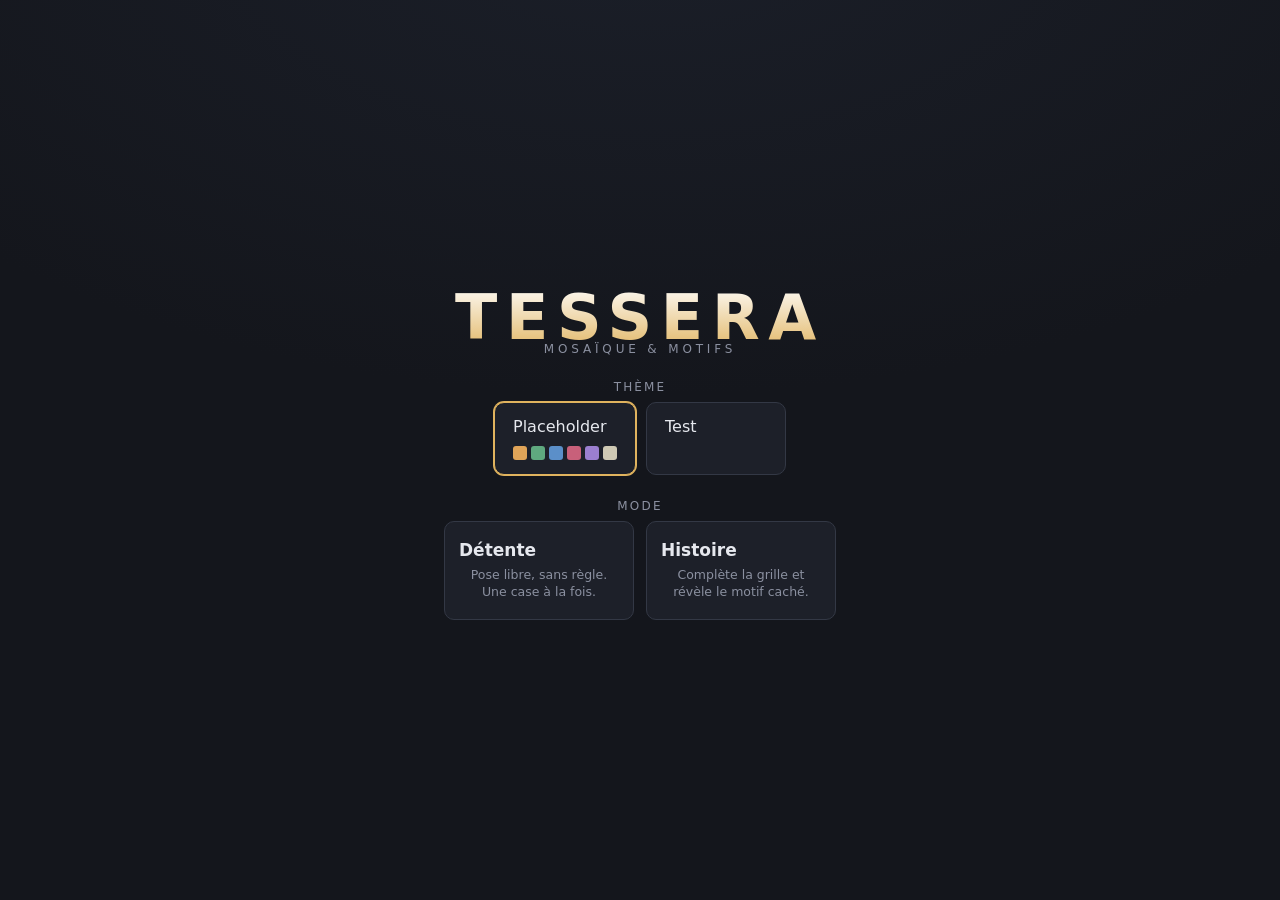
==== commit 574c1bb6: "theme test" ====
--- a/index.html
+++ b/index.html
@@ -41,7 +41,7 @@
       <span class="mode-tag" id="modeTag"></span>
     </div>
 
-    <div class="board-wrap"><div class="grid" id="grid"></div></div>
+    <div class="board-wrap" id="boardWrap"></div>
 
     <div class="resbar" id="resbar">
       <div class="res"><span class="ico">✦</span><span class="cubes" id="cubesE"></span><span class="val mono" id="valE">0</span></div>
--- a/css/styles.css
+++ b/css/styles.css
@@ -51,7 +51,14 @@
 .board-wrap{flex:1 1 auto;min-height:0;display:flex;align-items:center;justify-content:center}
 .grid{height:100%;max-width:100%;display:grid;gap:4px;background:var(--surface);padding:4px;
   border:1px solid var(--line);border-radius:var(--radius);box-shadow:var(--shadow);touch-action:none}
+
+/* Grille incrustée dans une illustration de fond (THEME.grid.bg) */
+.board-frame{position:relative;height:100%;max-width:100%}
+.board-bg{position:absolute;inset:0;width:100%;height:100%;display:block}
+.grid.embedded{position:absolute;height:auto;max-width:none;gap:2px;
+  background:transparent;border:none;border-radius:0;box-shadow:none;padding:0}
 .cell{position:relative;border-radius:6px;background:var(--line-soft);
+  border:1px solid var(--cell-line,transparent);
   display:flex;align-items:center;justify-content:center;color:rgba(255,255,255,.5);
   user-select:none;transition:transform .08s, box-shadow .12s}
 .cell.filled{box-shadow:inset 0 0 0 1px rgba(255,255,255,.08)}
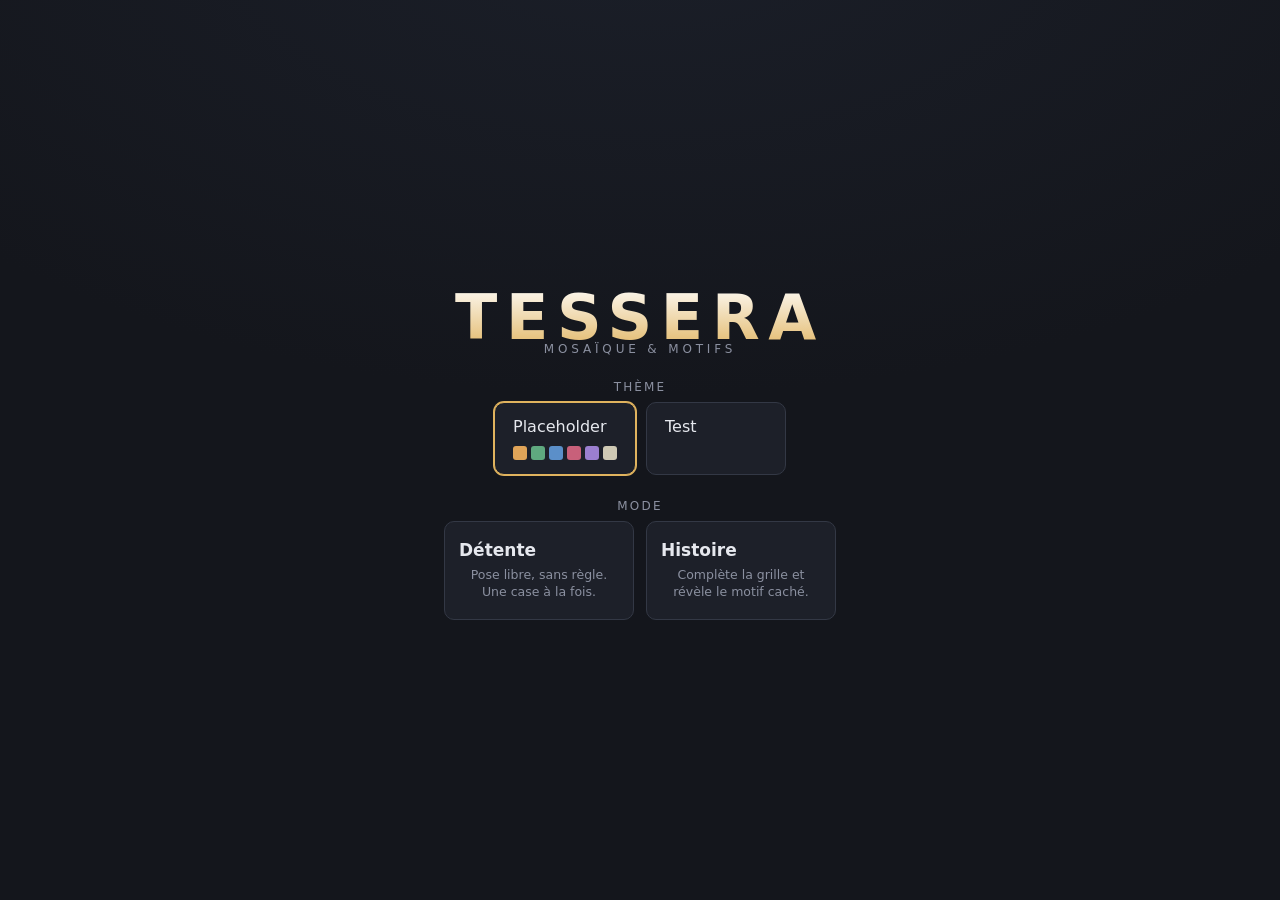
==== commit b154f313: "wip" ====
--- a/index.html
+++ b/index.html
@@ -36,24 +36,29 @@
   <!-- JEU -->
   <section id="game" class="hidden">
     <div class="topbar">
-      <button class="back" id="backBtn">‹ Accueil</button>
-      <span class="title">TESSERA</span>
+      <button class="back" id="backBtn" aria-label="Accueil">←</button>
+      <span class="title" id="gameTitle">TESSERA</span>
       <span class="mode-tag" id="modeTag"></span>
     </div>
 
     <div class="board-wrap" id="boardWrap"></div>
 
-    <div class="resbar" id="resbar">
-      <div class="res"><span class="ico">✦</span><span class="cubes" id="cubesE"></span><span class="val mono" id="valE">0</span></div>
-      <div class="res mk"><span class="ico">🔨</span><span class="cubes" id="cubesC"></span><span class="val mono" id="valC">0</span></div>
-      <div class="res es"><span class="ico">❖</span><span class="cubes" id="cubesS"></span><span class="val mono" id="valS">0</span></div>
+    <div class="hud" id="hud">
+      <div class="slots" id="slots"></div>
+      <div class="hud-divider"></div>
+      <div class="resbar" id="resbar">
+        <button class="res mk" id="resSmash" title="Marteau"><span class="ico">🔨</span><span class="val mono" id="valC">0</span></button>
+        <div class="res es"><span class="ico">❖</span><span class="val mono" id="valS">0</span></div>
+        <div class="res ec">
+          <span class="ico">✦</span><span class="cubes" id="cubesE"></span>
+          <div class="cubes-zoom" id="cubesZoom"></div>
+        </div>
+      </div>
     </div>
 
-    <div class="atelier" id="atelier">
-      <div class="head"><span class="t">Atelier</span><span class="t">glisse pour poser · touche pour pivoter</span></div>
-      <div class="slots" id="slots"></div>
-      <div class="actions" id="actions">
-        <button class="act" id="smashBtn"><b>🔨</b><span class="cost">1🔨→✦</span></button>
+    <div class="actions" id="actions">
+      <button class="drawer-handle" id="atelierToggle"></button>
+      <div class="act-row">
         <button class="act" id="convBtn"><b>❖</b><span class="cost">2✦→❖</span></button>
         <button class="act" id="rerollBtn"><b>↻</b><span class="cost">1🔨</span></button>
         <button class="act" id="modBtn"><b>✎</b><span class="cost">recolore</span></button>
--- a/css/styles.css
+++ b/css/styles.css
@@ -4,18 +4,19 @@
   --txt:#e6e8ee; --muted:#8b90a0;
   --eclat:#e0b35e; --marteau:#7fa8c9; --essence:#a98fd6;
   --ok:#5fa97f; --bad:#c8607a;
+  --font:"Inter",system-ui,-apple-system,"Segoe UI",sans-serif;
   --radius:10px; --shadow:0 6px 22px rgba(0,0,0,.45);
 }
 *{box-sizing:border-box}
 html,body{margin:0;height:100%}
 body{
   background:radial-gradient(120% 90% at 50% -10%,#1b1f29 0%,var(--ink) 60%);
-  color:var(--txt); font-family:"Inter",system-ui,-apple-system,"Segoe UI",sans-serif;
+  color:var(--txt); font-family:var(--font);
   -webkit-tap-highlight-color:transparent; overscroll-behavior:none;
   display:flex; justify-content:center;
 }
 .app{width:100%;max-width:460px;height:100dvh;display:flex;flex-direction:column;
-  padding:8px;gap:7px;overflow:hidden}
+  padding:7px;gap:6px;overflow:hidden}
 .mono{font-variant-numeric:tabular-nums}
 h1,h2{margin:0;font-weight:650;letter-spacing:.02em}
 button{font:inherit;color:inherit;border:0;background:none;cursor:pointer}
@@ -42,10 +43,13 @@
 .mode-btn span{color:var(--muted);font-size:12.5px;line-height:1.4}
 
 /* Jeu */
-#game{flex:1;display:flex;flex-direction:column;gap:7px;min-height:0}
+#game{flex:1;display:flex;flex-direction:column;gap:6px;min-height:0;position:relative}
 .topbar{display:flex;align-items:center;gap:10px;flex:0 0 auto}
-.back{padding:5px 9px;border:1px solid var(--line);border-radius:8px;color:var(--muted);font-size:13px}
-.topbar .title{font-weight:700;letter-spacing:.12em;font-size:15px}
+.back{flex:0 0 auto;width:28px;height:28px;display:flex;align-items:center;justify-content:center;
+  border:1px solid var(--line);border-radius:8px;color:var(--muted);font-size:15px;transition:.12s}
+.back:hover{border-color:var(--marteau);color:var(--txt)}
+.topbar .title{flex:1;min-width:0;overflow:hidden;text-overflow:ellipsis;white-space:nowrap;
+  font-weight:700;letter-spacing:.06em;font-size:15px}
 .topbar .mode-tag{margin-left:auto;color:var(--muted);font-size:11px;letter-spacing:.14em;text-transform:uppercase}
 
 .board-wrap{flex:1 1 auto;min-height:0;display:flex;align-items:center;justify-content:center}
@@ -53,7 +57,7 @@
   border:1px solid var(--line);border-radius:var(--radius);box-shadow:var(--shadow);touch-action:none}
 
 /* Grille incrustée dans une illustration de fond (THEME.grid.bg) */
-.board-frame{position:relative;height:100%;max-width:100%}
+.board-frame{position:relative;height:100%;width:auto;max-width:100%}
 .board-bg{position:absolute;inset:0;width:100%;height:100%;display:block}
 .grid.embedded{position:absolute;height:auto;max-width:none;gap:2px;
   background:transparent;border:none;border-radius:0;box-shadow:none;padding:0}
@@ -71,44 +75,87 @@
 .cell.hintglow{outline:2px solid var(--essence);outline-offset:-3px;animation:hintp 1.1s ease-in-out infinite}
 @keyframes hintp{50%{outline-color:rgba(169,143,214,.35)}}
 
-/* Ressources */
-.resbar{flex:0 0 auto;background:var(--surface);border:1px solid var(--line);border-radius:var(--radius);
-  padding:7px 9px;display:flex;gap:10px;align-items:center;justify-content:space-between}
+/* HUD : ressources + tesselles dans un seul panneau dépoli (verre dépoli sur l'illustration) */
+.hud{flex:0 0 auto;background:color-mix(in srgb, var(--surface) 68%, transparent);
+  backdrop-filter:blur(16px) saturate(1.3);-webkit-backdrop-filter:blur(16px) saturate(1.3);
+  border:1px solid var(--line);border-radius:var(--radius);box-shadow:var(--shadow);
+  padding:8px;display:flex;flex-direction:column;gap:8px}
+.hud-divider{height:1px;background:var(--line);opacity:.6;margin:0 -8px}
+.resbar{display:flex;gap:10px;align-items:center;justify-content:space-between}
 .res{display:flex;align-items:center;gap:5px;min-width:0}
+.res.ec{flex:1;position:relative}
 .res .ico{font-size:13px}
-.res .cubes{display:flex;gap:2px;flex-wrap:nowrap;overflow:hidden;max-width:120px}
+.res .cubes{display:flex;gap:2px;flex-wrap:nowrap;overflow:hidden}
+.res.ec .cubes{flex:1;min-width:0}
 .res .cube{width:9px;height:9px;border-radius:2px;background:var(--line-soft);border:1px solid var(--line);flex:0 0 auto}
 .res .cube.on{background:var(--eclat);border-color:var(--eclat)}
-.res.mk .cube.on{background:var(--marteau);border-color:var(--marteau)}
-.res.es .cube.on{background:var(--essence);border-color:var(--essence)}
 .res .val{font-weight:700;font-size:13px;min-width:14px;text-align:right}
+.res.mk{padding:4px 6px;border-radius:8px;transition:.12s}
+.res.mk:disabled{opacity:.4}
+.res.mk:enabled:hover{background:rgba(127,168,201,.14)}
+.res.mk.smashon{background:rgba(127,168,201,.2);box-shadow:0 0 0 1px var(--marteau)}
+
+/* Loupe : agrandit les motifs de la jauge d'éclats au survol/appui */
+.cubes-zoom{position:absolute;left:50%;bottom:100%;margin-bottom:8px;
+  transform:translate(-50%,4px);width:max-content;max-width:min(320px,calc(100vw - 24px));
+  display:flex;flex-wrap:wrap;gap:6px;justify-content:center;
+  background:var(--surface);border:1px solid var(--line);border-radius:10px;padding:8px;box-shadow:var(--shadow);
+  opacity:0;visibility:hidden;pointer-events:none;transition:opacity .15s,transform .15s;z-index:45}
+.res.ec:hover .cubes-zoom,.res.ec.zoom-open .cubes-zoom{opacity:1;visibility:visible;transform:translate(-50%,0)}
+.zoom-tile{position:relative;width:38px;height:38px;border-radius:8px;flex:0 0 auto}
+.zoom-tile b{position:absolute;right:-4px;bottom:-5px;font-size:9.5px;font-weight:700;
+  background:#0009;color:#fff;border-radius:7px;padding:0 4px;min-width:14px;line-height:15px;text-align:center}
 
 /* Atelier */
-.atelier{flex:0 0 auto;background:var(--surface);border:1px solid var(--line);border-radius:var(--radius);padding:8px}
-.atelier .head{display:flex;align-items:center;justify-content:space-between;margin-bottom:7px}
+.atelier{flex:0 0 auto;background:var(--surface);border:1px solid var(--line);border-radius:var(--radius);padding:7px}
+.atelier .head{display:flex;align-items:center;gap:8px;margin-bottom:4px;justify-content:flex-end}
 .atelier .head .t{color:var(--muted);font-size:10.5px;letter-spacing:.12em;text-transform:uppercase}
+#paletteWrap .head{justify-content:space-between}
 .slots{display:flex;gap:8px;justify-content:center}
-.slot{flex:1;background:var(--surface-2);border:1px solid var(--line);border-radius:8px;
-  height:60px;display:flex;align-items:center;justify-content:center;padding:5px;
+.slot{flex:1;min-width:0;background:var(--surface-2);border:1px solid var(--line);border-radius:10px;
+  height:128px;display:flex;align-items:center;justify-content:center;padding:5px;overflow:hidden;
   touch-action:none;transition:border-color .12s, box-shadow .12s}
 .slot[aria-pressed="true"]{border-color:var(--eclat);box-shadow:0 0 0 1px var(--eclat)}
+.slot:hover{border-color:var(--marteau)}
 .slot.dragging{opacity:.45}
-.slot .mini{display:grid;gap:2px;pointer-events:none}
-.slot .mini i{width:11px;height:11px;border-radius:2px;display:block}
-.actions{display:flex;gap:5px;margin-top:8px}
-.act{flex:1;min-width:0;background:var(--surface-2);border:1px solid var(--line);border-radius:8px;
+.slot .mini{display:grid;gap:3px;pointer-events:none}
+.slot .mini i{border-radius:6px;display:block}
+
+/* Tiroir d'actions : languette toujours visible en bas de l'écran (comme une
+   bottom sheet), translucide elle aussi. Tap sur la languette = ouvrir/fermer. */
+.actions{position:absolute;left:0;right:0;bottom:0;z-index:25;display:flex;flex-direction:column;
+  background:color-mix(in srgb, var(--surface) 58%, transparent);
+  backdrop-filter:blur(18px) saturate(1.3);-webkit-backdrop-filter:blur(18px) saturate(1.3);
+  border:1px solid var(--line);border-radius:16px 16px 0 0;
+  box-shadow:0 -10px 26px rgba(0,0,0,.4);
+  transform:translateY(calc(100% - 22px));transition:transform .22s ease}
+.actions.open{transform:translateY(0)}
+.drawer-handle{flex:0 0 auto;height:22px;position:relative}
+.drawer-handle::after{content:"";position:absolute;left:50%;top:50%;transform:translate(-50%,-50%);
+  width:36px;height:4px;border-radius:3px;background:var(--muted);opacity:.55;transition:opacity .12s}
+.drawer-handle:hover::after,.drawer-handle:active::after{opacity:.9}
+.act-row{display:flex;gap:6px;padding:0 8px calc(10px + env(safe-area-inset-bottom,0px))}
+.act{flex:1;min-width:0;background:color-mix(in srgb, var(--surface-2) 80%, transparent);
+  border:1px solid var(--line);border-radius:8px;
   padding:6px 3px;display:flex;flex-direction:column;gap:2px;align-items:center;transition:.12s}
 .act:enabled:active{transform:scale(.96)}
+.act:enabled:hover{border-color:var(--marteau)}
 .act:disabled{opacity:.36}
 .act b{font-size:12px;white-space:nowrap}
 .act .cost{color:var(--muted);font-size:9.5px;letter-spacing:.02em;white-space:nowrap}
-.act.smashon{border-color:var(--marteau);box-shadow:0 0 0 1px var(--marteau)}
 
 .palette{display:flex;gap:8px;justify-content:center;flex-wrap:wrap}
 .pal{width:34px;height:34px;border-radius:7px;border:2px solid transparent;transition:.12s}
 .pal[aria-pressed="true"]{border-color:#fff;transform:scale(1.08)}
 
 .status{flex:0 0 auto;min-height:16px;text-align:center;color:var(--muted);font-size:12.5px;line-height:1.3}
+
+/* THEME.style.frames:false — retire les fonds/bordures du HUD et de la palette (détente) */
+.bare-frames .hud{background:transparent;border-color:transparent;box-shadow:none;backdrop-filter:none}
+.bare-frames .hud-divider{background:transparent}
+.bare-frames .atelier{background:transparent;border-color:transparent;box-shadow:none;padding:8px 0}
+.bare-frames .slot:not([aria-pressed="true"]){background:transparent;border-color:transparent}
+.bare-frames .act{background:transparent}
 
 /* Aperçu de glisser */
 #drag-preview{position:fixed;left:0;top:0;z-index:60;pointer-events:none;display:grid;
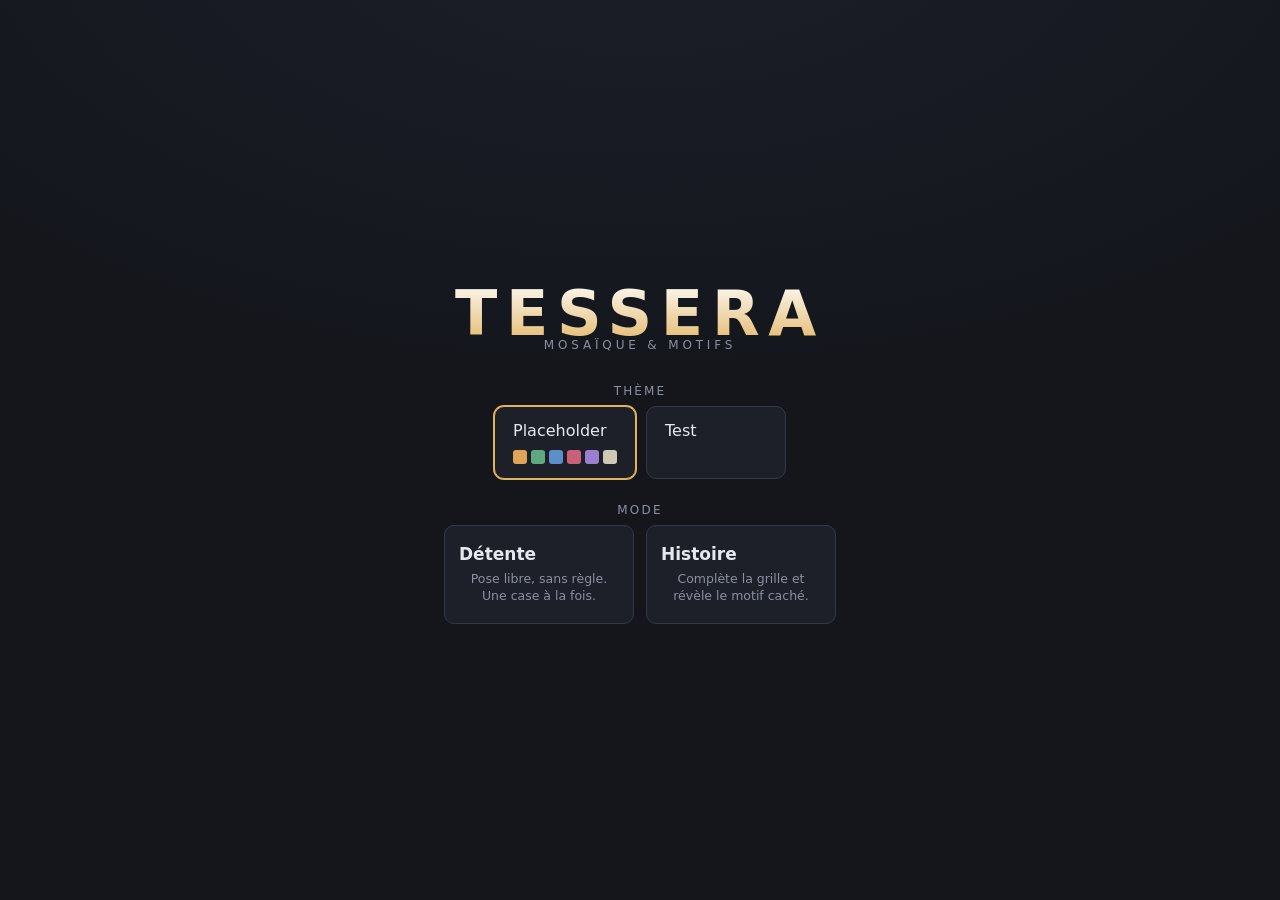
==== commit b71c9e86: "capture ecran" ====
--- a/index.html
+++ b/index.html
@@ -19,6 +19,7 @@
     <div>
       <div class="brand">TESSERA</div>
       <div class="brand-sub">mosaïque &amp; motifs</div>
+      <div class="app-version" id="appVersion"></div>
     </div>
     <div>
       <div class="card-label">Thème</div>
@@ -39,6 +40,7 @@
       <button class="back" id="backBtn" aria-label="Accueil">←</button>
       <span class="title" id="gameTitle">TESSERA</span>
       <span class="mode-tag" id="modeTag"></span>
+      <button class="icon-btn" id="captureBtn" aria-label="Capturer la grille" title="Enregistrer une image">📷</button>
     </div>
 
     <div class="board-wrap" id="boardWrap"></div>
--- a/css/styles.css
+++ b/css/styles.css
@@ -27,6 +27,7 @@
 .brand{font-size:clamp(40px,14vw,62px);font-weight:750;letter-spacing:.14em;
   background:linear-gradient(180deg,#fff,var(--eclat));-webkit-background-clip:text;background-clip:text;color:transparent}
 .brand-sub{color:var(--muted);letter-spacing:.32em;font-size:12px;text-transform:uppercase;margin-top:-12px}
+.app-version{color:var(--muted);font-size:11px;letter-spacing:.08em;margin-top:8px;opacity:.6}
 .card-label{color:var(--muted);font-size:12px;letter-spacing:.18em;text-transform:uppercase;margin-bottom:8px}
 .themes{display:flex;gap:10px;justify-content:center;flex-wrap:wrap}
 .theme-card{background:var(--surface);border:1px solid var(--line);border-radius:var(--radius);
@@ -45,9 +46,10 @@
 /* Jeu */
 #game{flex:1;display:flex;flex-direction:column;gap:6px;min-height:0;position:relative}
 .topbar{display:flex;align-items:center;gap:10px;flex:0 0 auto}
-.back{flex:0 0 auto;width:28px;height:28px;display:flex;align-items:center;justify-content:center;
+.back,.icon-btn{flex:0 0 auto;width:28px;height:28px;display:flex;align-items:center;justify-content:center;
   border:1px solid var(--line);border-radius:8px;color:var(--muted);font-size:15px;transition:.12s}
-.back:hover{border-color:var(--marteau);color:var(--txt)}
+.back:hover,.icon-btn:hover{border-color:var(--marteau);color:var(--txt)}
+.icon-btn:disabled{opacity:.4}
 .topbar .title{flex:1;min-width:0;overflow:hidden;text-overflow:ellipsis;white-space:nowrap;
   font-weight:700;letter-spacing:.06em;font-size:15px}
 .topbar .mode-tag{margin-left:auto;color:var(--muted);font-size:11px;letter-spacing:.14em;text-transform:uppercase}
